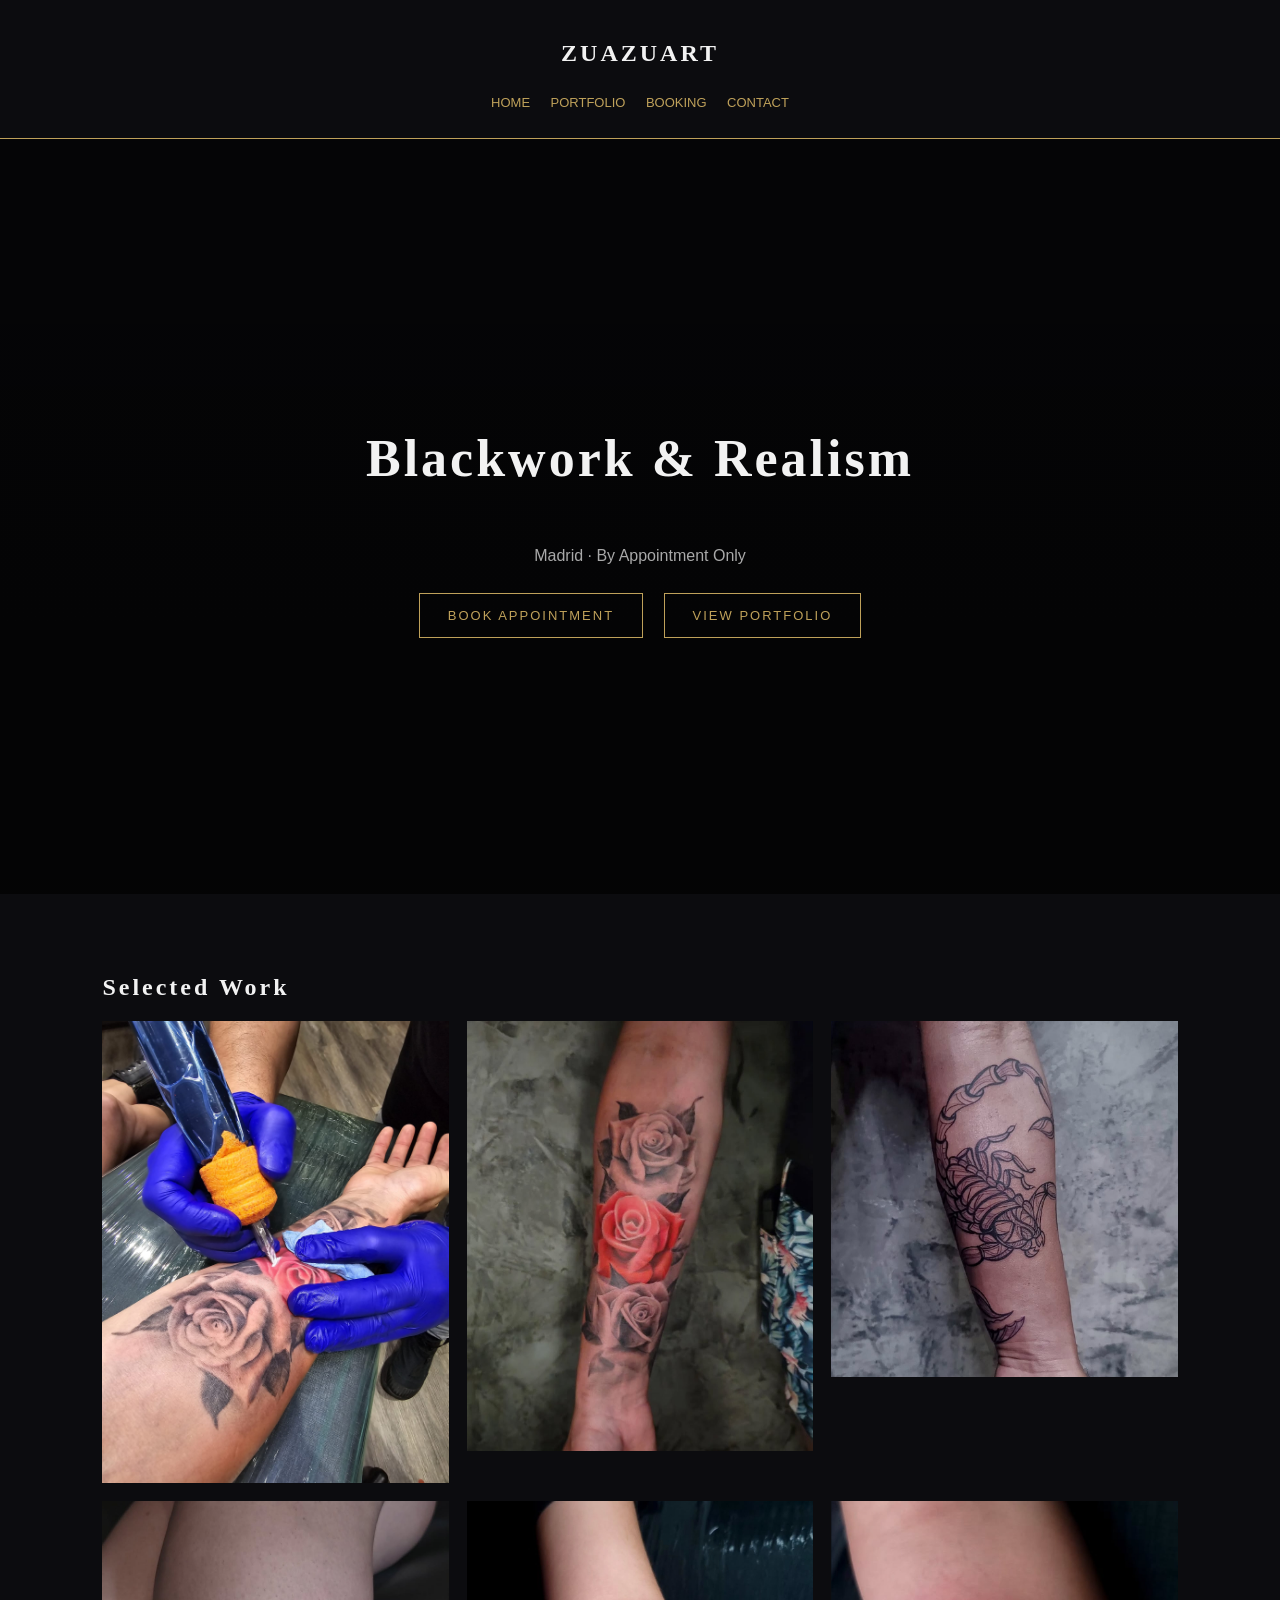
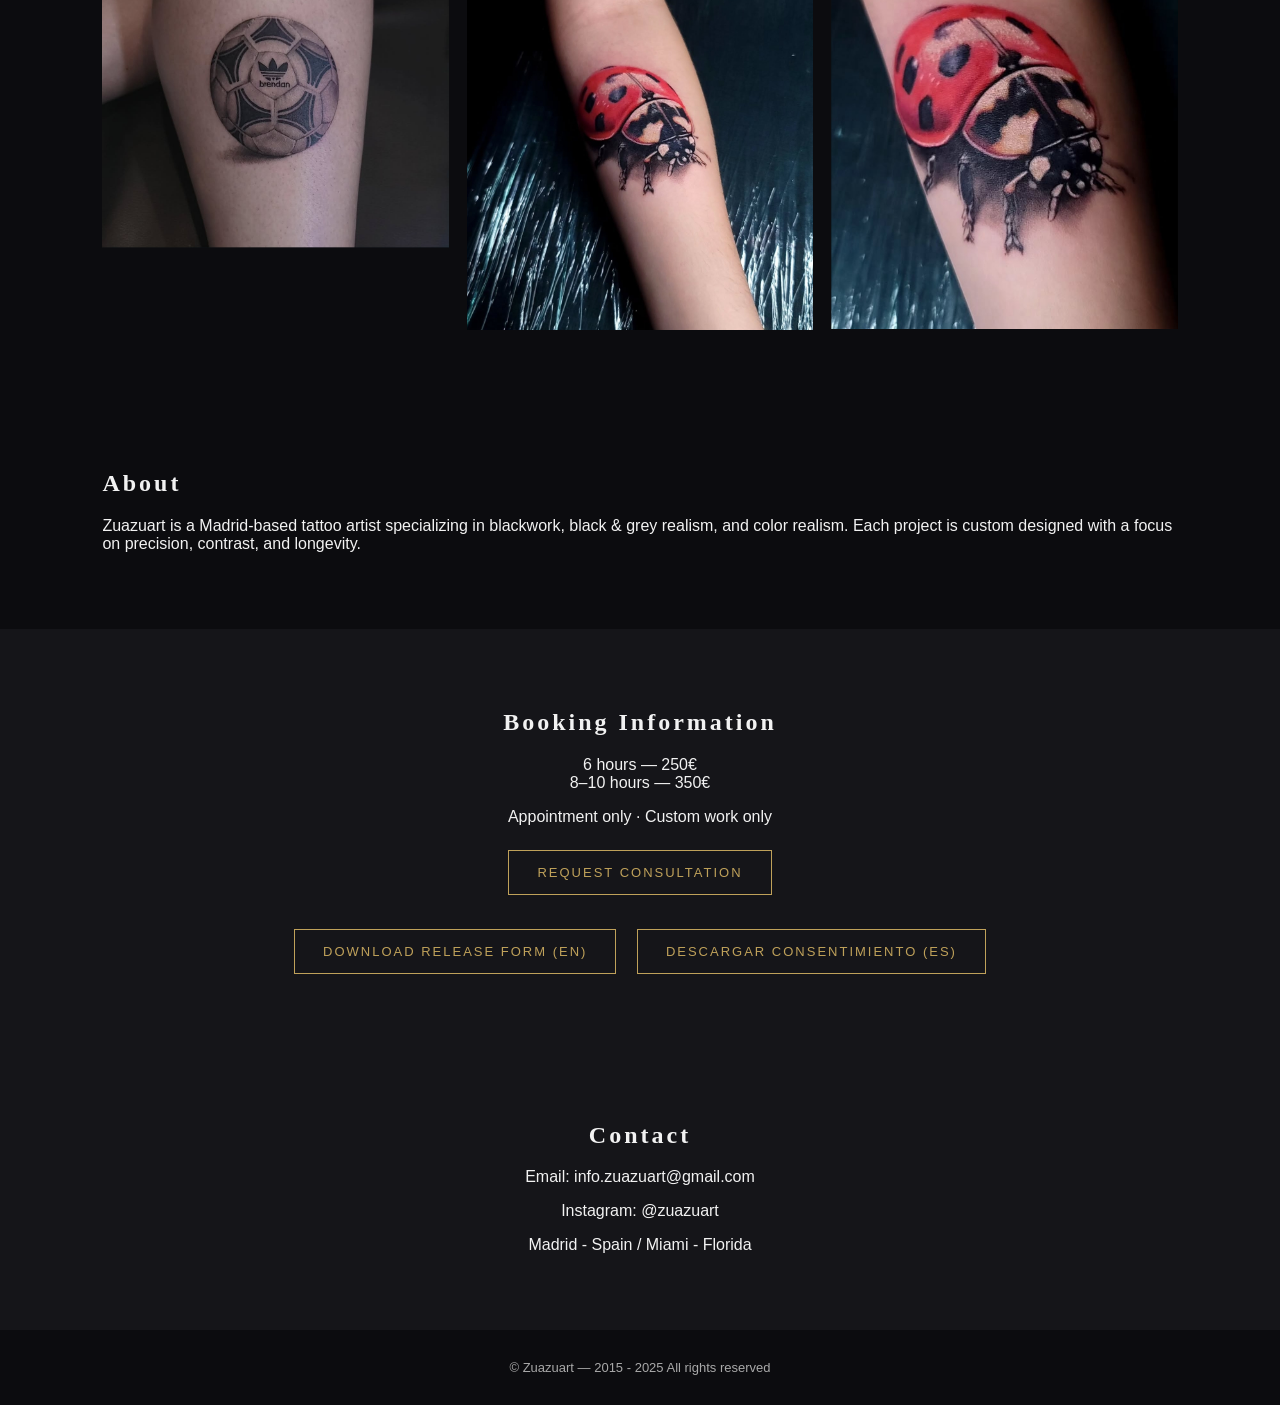
==== index.html @ 7a27269c "index.html" ====
<!DOCTYPE html>
<html lang="en">
<head>
<meta charset="UTF-8">
<meta name="viewport" content="width=device-width, initial-scale=1.0">

<title>Zuazuart | Tattoo Artist</title>

<link href="logo.png" rel="icon">

<style>

body {
    margin: 0;
    background-color: #0C0C0F;
    color: #F2F2F2;
    font-family: 'Inter', sans-serif;
}

h1, h2, h3 {
    font-family: 'Cormorant Garamond', serif;
    letter-spacing: 3px;
}

a {
    color: #BFA15A;
    text-decoration: none;
}

header {
    text-align: center;
    padding: 20px;
    border-bottom: 1px solid #BFA15A;
}

nav {
    margin-top: 10px;
}

nav a {
    margin: 8px;
    font-size: 13px;
    text-transform: uppercase;
    display: inline-block;
}

.hero {
    min-height: 75vh;
    padding: 40px 20px;
    background: linear-gradient(rgba(0,0,0,0.6), rgba(0,0,0,0.7)), url('REPLACE IMAGE') center/cover no-repeat;
    display: flex;
    flex-direction: column;
    justify-content: center;
    align-items: center;
    text-align: center;
}

.hero h1 {
    font-size: 52px;
}

.hero p {
    color: #A9A9A9;
    margin-bottom: 20px;
}

.btn {
    border: 1px solid #BFA15A;
    padding: 14px 28px;
    margin: 8px;
    display: inline-block;
    text-transform: uppercase;
    letter-spacing: 2px;
    font-size: 13px;
}

.section {
    padding: 60px 8%;
}

.grid {
    display: grid;
    grid-template-columns: repeat(3, 1fr);
    gap: 18px;
}

.grid img {
    width: 100%;
    height: auto;
}

.booking, .contact {
    background-color: #151519;
    text-align: center;
}

.footer {
    text-align: center;
    padding: 30px;
    font-size: 13px;
    color: #A9A9A9;
}

/* TABLETS */
@media(max-width: 1024px) {
    .grid {
        grid-template-columns: repeat(2, 1fr);
    }

    .hero h1 {
        font-size: 44px;
    }
}

/* MOBILE */
@media(max-width: 768px) {
    .grid {
        grid-template-columns: 1fr;
    }

    .hero {
        min-height: 65vh;
    }

    .hero h1 {
        font-size: 34px;
    }

    .btn {
        width: 90%;
        text-align: center;
    }

    nav {
        display: flex;
        flex-wrap: wrap;
        justify-content: center;
    }
}

</style>
</head>

<body>

<header>
    <h2>ZUAZUART</h2>
    <nav>
        <a href="index.html">Home</a>
        <a href="portfolio.html">portfolio</a>
        <a href="booking.html">Booking</a>
        <a href="contact.html">Contact</a>
    </nav>
</header>

<section class="hero">
    <h1>Blackwork & Realism</h1>
    <p>Madrid · By Appointment Only</p>

    <div>
        <a class="btn" href="booking.html">Book Appointment</a>
        <a class="btn" href="portfolio.html">View Portfolio</a>
    </div>
</section>

<section class="section">
    <h2>Selected Work</h2>

    <div class="grid">
        <img src="rosescolorbandgprocess.jpg">
        <img src="rosescolorbandg.jpg">
        <img src="scorpiontattoo.jpg">
        <img src="soccerballbandg.jpg">
        <img src="ladybugcolortattoowide.jpg">
        <img src="Ladybugcolortattoo.jpg">
    </div>
</section>

<section class="section">
    <h2>About</h2>
    <p>
    Zuazuart is a Madrid-based tattoo artist specializing in blackwork, black & grey realism, and color realism. 
    Each project is custom designed with a focus on precision, contrast, and longevity.
    </p>
</section>

<section class="section booking">
    <h2>Booking Information</h2>

    <p>6 hours — 250€<br>8–10 hours — 350€</p>

    <p>Appointment only · Custom work only</p>

    <a class="btn" href="#">Request Consultation</a>

    <br><br>

    <a class="btn" href="#">Download Release Form (EN)</a>
    <a class="btn" href="#">Descargar Consentimiento (ES)</a>
</section>

<section class="section contact">
    <h2>Contact</h2>

    <p>Email: info.zuazuart@gmail.com</p>
    <p>Instagram: @zuazuart</p>
    <p>Madrid - Spain   /   Miami - Florida</p>

</section>

<div class="footer">
    © Zuazuart — 2015 - 2025 All rights reserved
</div>

</body>
</html>
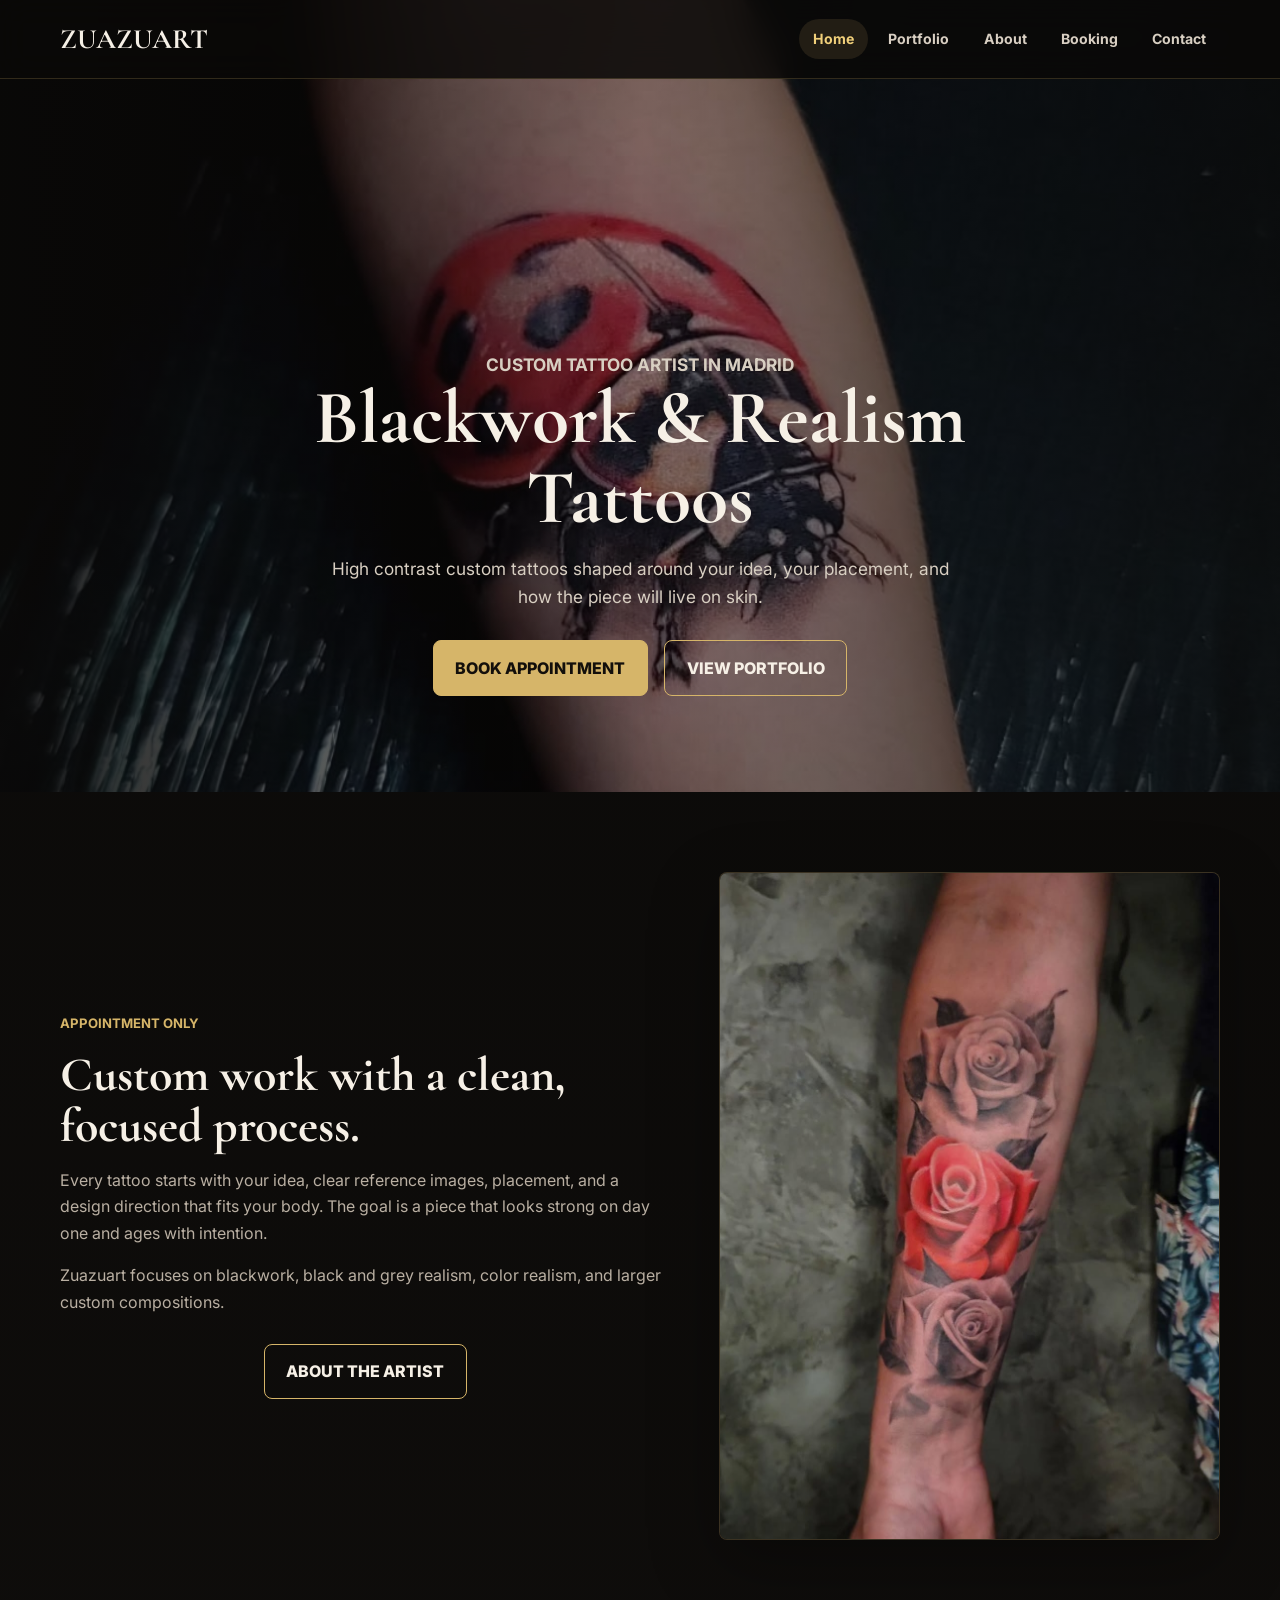
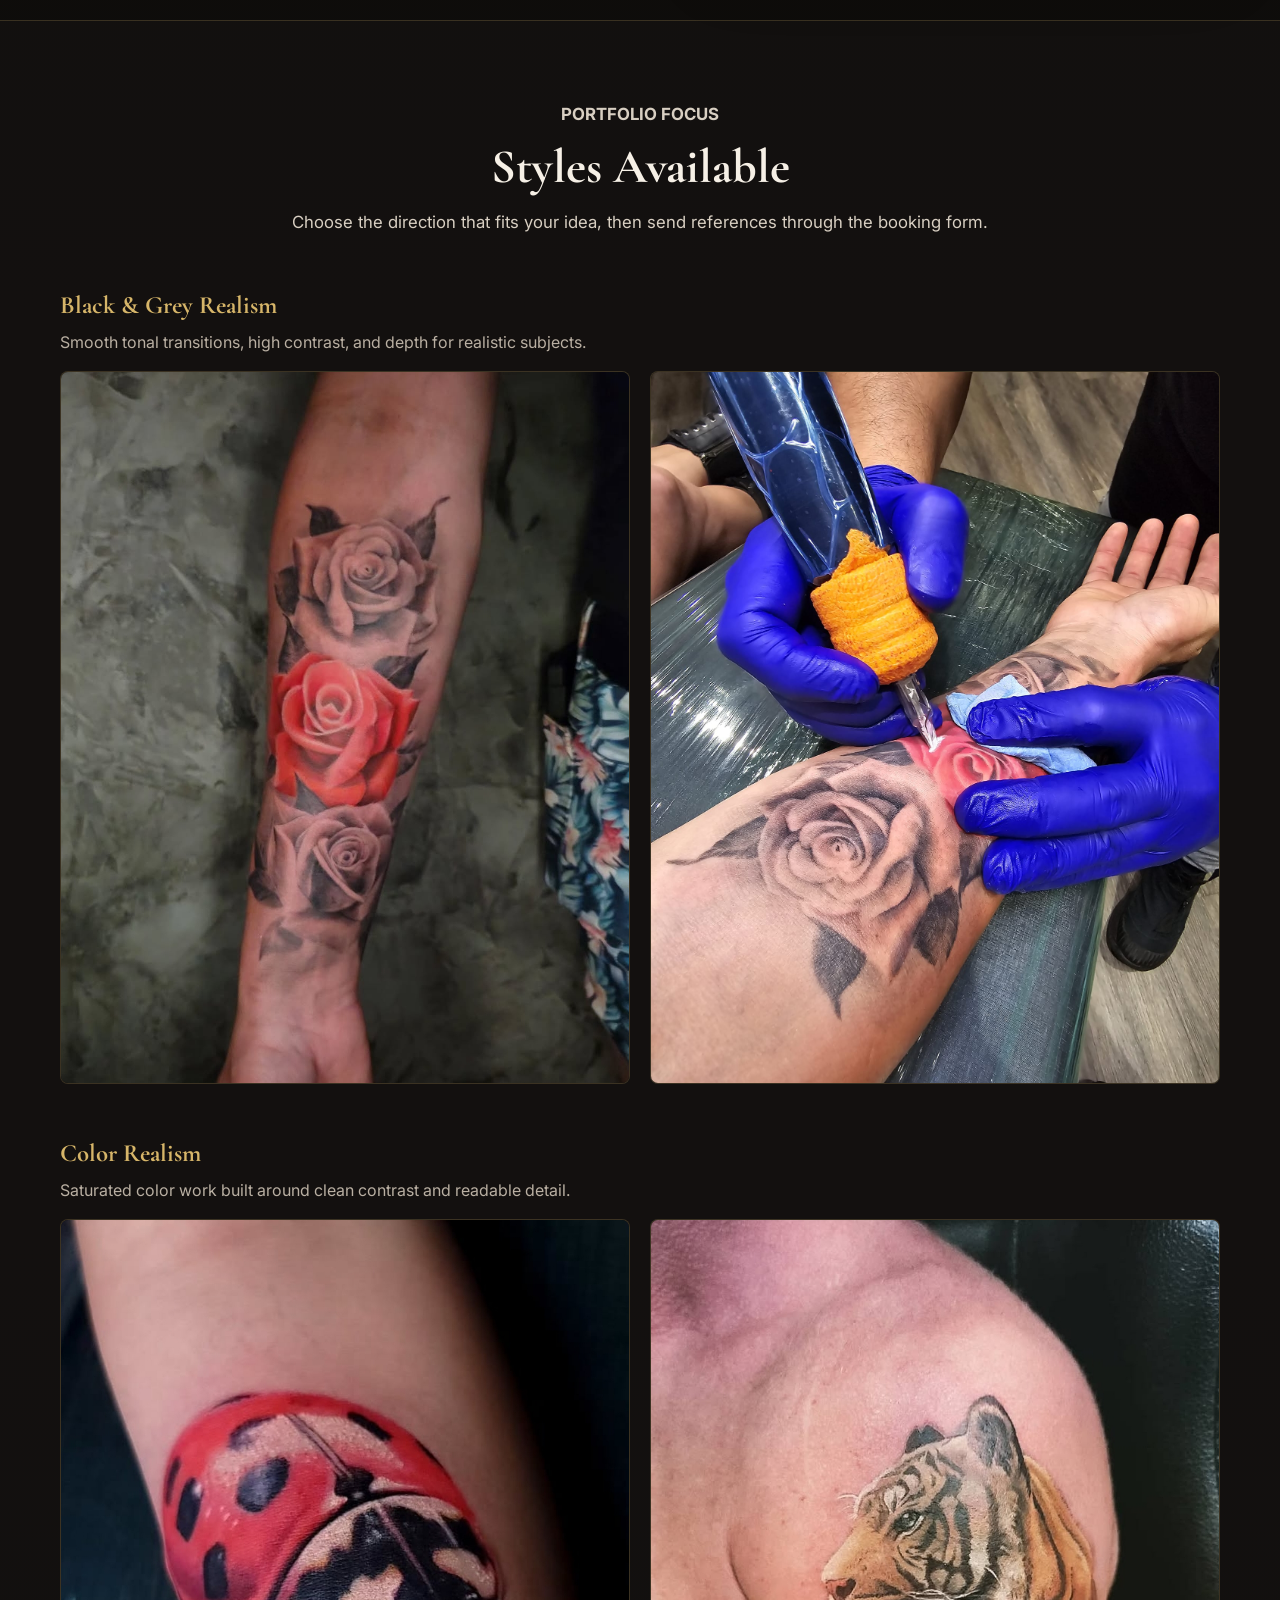
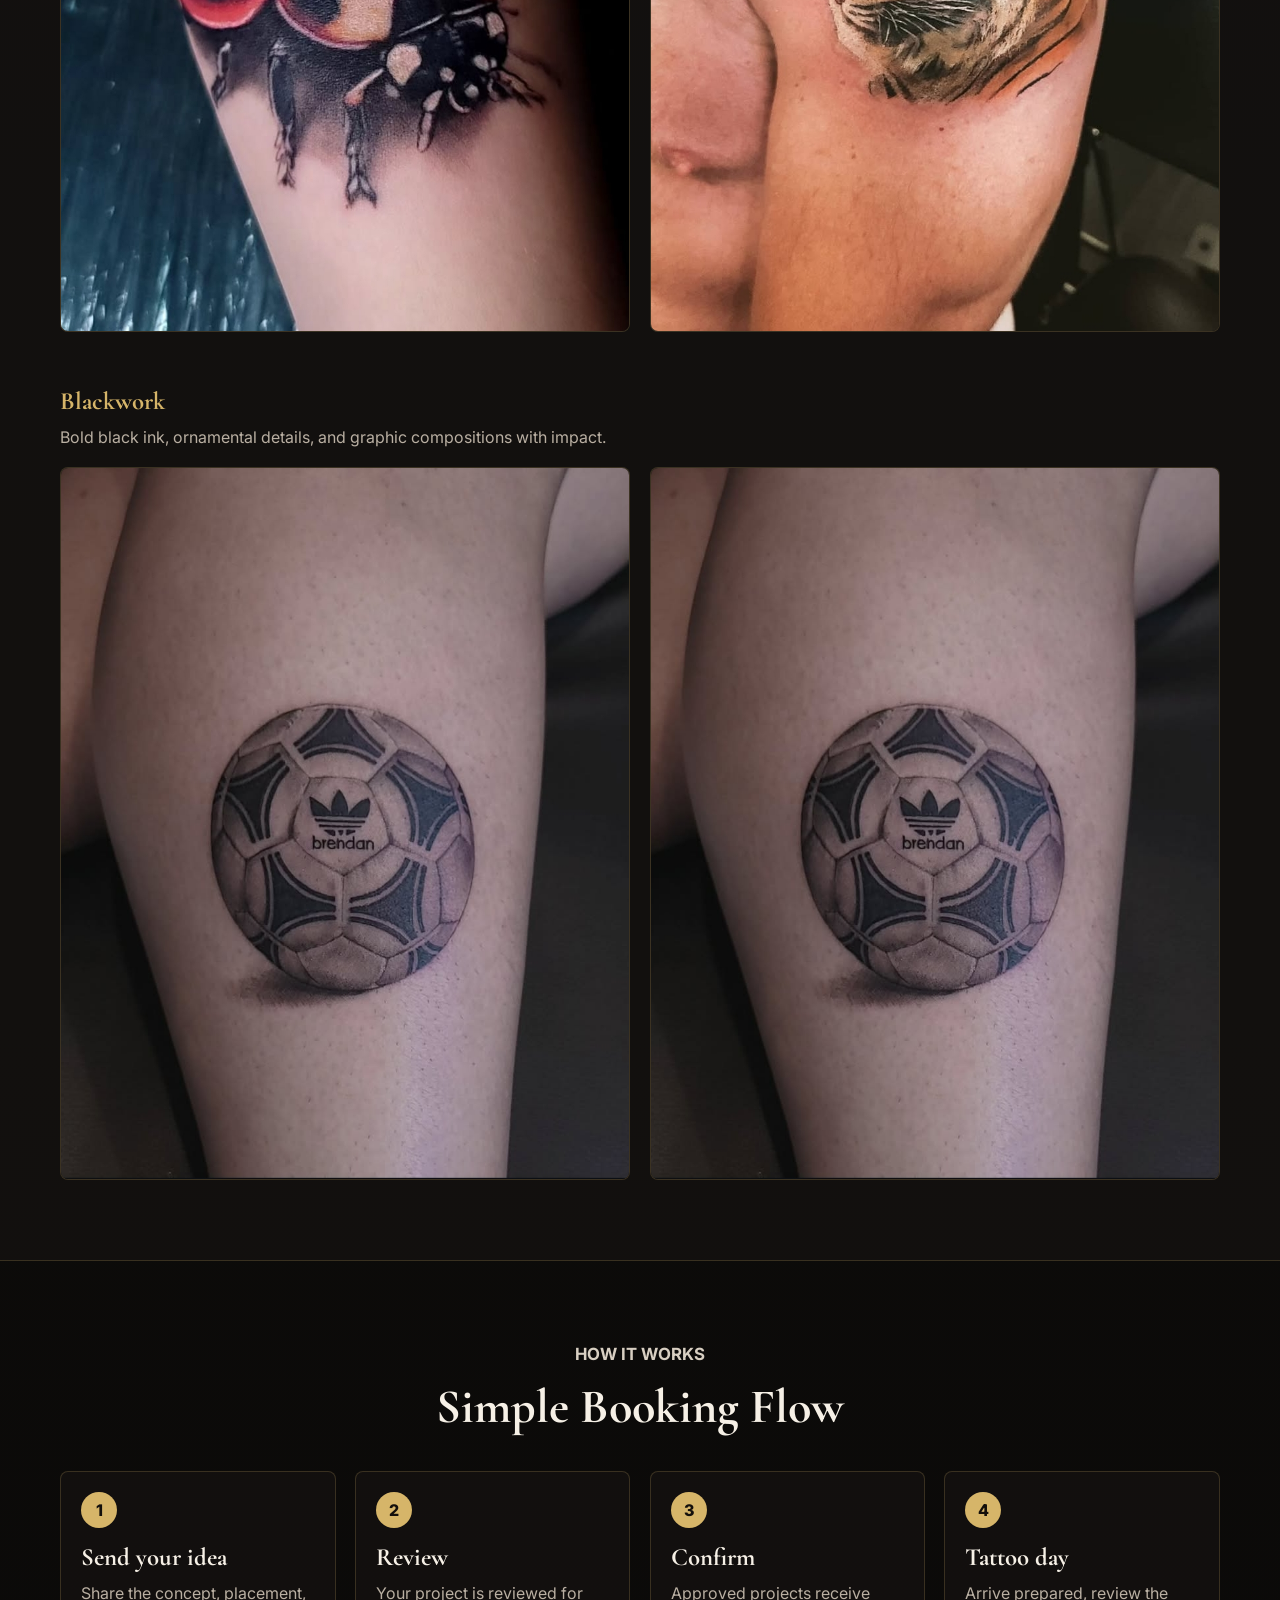
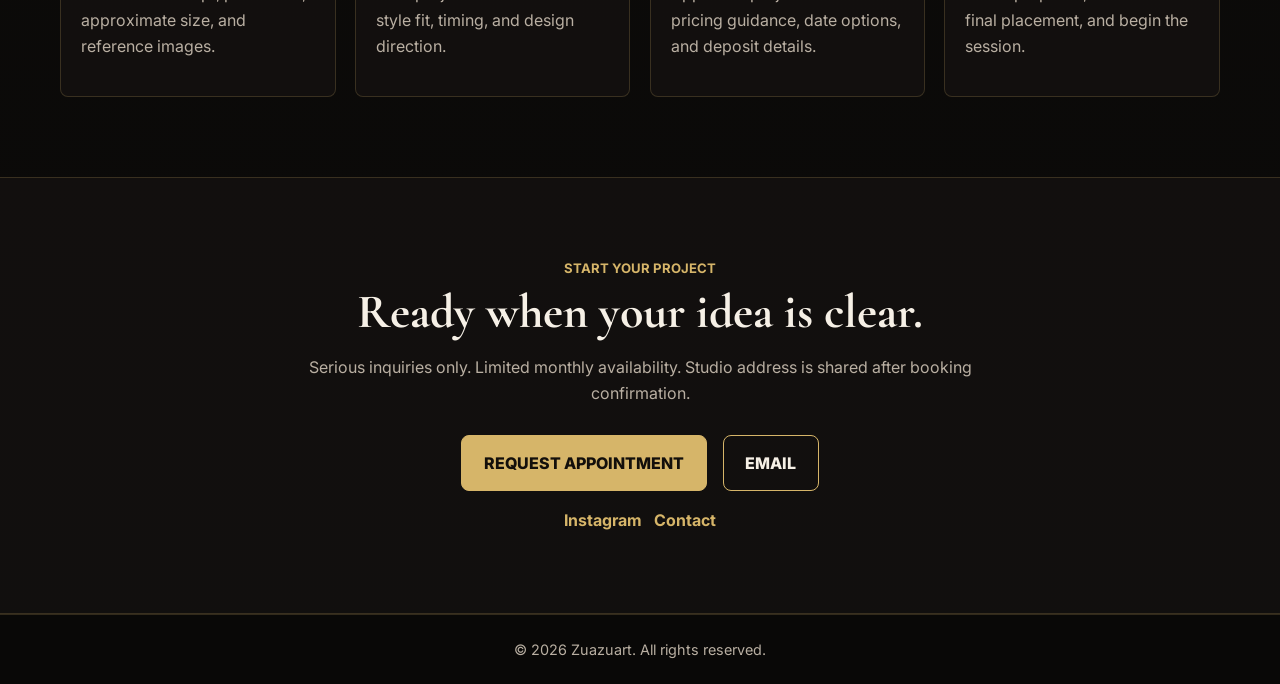
==== commit 3d498cf7: "Add files via upload" ====
--- a/index.html
+++ b/index.html
@@ -1,216 +1,156 @@
-<!DOCTYPE html>
+﻿<!DOCTYPE html>
 <html lang="en">
+
 <head>
-<meta charset="UTF-8">
-<meta name="viewport" content="width=device-width, initial-scale=1.0">
-
-<title>Zuazuart | Tattoo Artist</title>
-
-<link href="logo.png" rel="icon">
-
-<style>
-
-body {
-    margin: 0;
-    background-color: #0C0C0F;
-    color: #F2F2F2;
-    font-family: 'Inter', sans-serif;
-}
-
-h1, h2, h3 {
-    font-family: 'Cormorant Garamond', serif;
-    letter-spacing: 3px;
-}
-
-a {
-    color: #BFA15A;
-    text-decoration: none;
-}
-
-header {
-    text-align: center;
-    padding: 20px;
-    border-bottom: 1px solid #BFA15A;
-}
-
-nav {
-    margin-top: 10px;
-}
-
-nav a {
-    margin: 8px;
-    font-size: 13px;
-    text-transform: uppercase;
-    display: inline-block;
-}
-
-.hero {
-    min-height: 75vh;
-    padding: 40px 20px;
-    background: linear-gradient(rgba(0,0,0,0.6), rgba(0,0,0,0.7)), url('REPLACE IMAGE') center/cover no-repeat;
-    display: flex;
-    flex-direction: column;
-    justify-content: center;
-    align-items: center;
-    text-align: center;
-}
-
-.hero h1 {
-    font-size: 52px;
-}
-
-.hero p {
-    color: #A9A9A9;
-    margin-bottom: 20px;
-}
-
-.btn {
-    border: 1px solid #BFA15A;
-    padding: 14px 28px;
-    margin: 8px;
-    display: inline-block;
-    text-transform: uppercase;
-    letter-spacing: 2px;
-    font-size: 13px;
-}
-
-.section {
-    padding: 60px 8%;
-}
-
-.grid {
-    display: grid;
-    grid-template-columns: repeat(3, 1fr);
-    gap: 18px;
-}
-
-.grid img {
-    width: 100%;
-    height: auto;
-}
-
-.booking, .contact {
-    background-color: #151519;
-    text-align: center;
-}
-
-.footer {
-    text-align: center;
-    padding: 30px;
-    font-size: 13px;
-    color: #A9A9A9;
-}
-
-/* TABLETS */
-@media(max-width: 1024px) {
-    .grid {
-        grid-template-columns: repeat(2, 1fr);
-    }
-
-    .hero h1 {
-        font-size: 44px;
-    }
-}
-
-/* MOBILE */
-@media(max-width: 768px) {
-    .grid {
-        grid-template-columns: 1fr;
-    }
-
-    .hero {
-        min-height: 65vh;
-    }
-
-    .hero h1 {
-        font-size: 34px;
-    }
-
-    .btn {
-        width: 90%;
-        text-align: center;
-    }
-
-    nav {
-        display: flex;
-        flex-wrap: wrap;
-        justify-content: center;
-    }
-}
-
-</style>
+    <meta charset="UTF-8">
+    <meta name="viewport" content="width=device-width, initial-scale=1.0">
+    <title>Zuazuart | Blackwork & Realism Tattoo Artist</title>
+    <meta name="description" content="Zuazuart is a Madrid tattoo artist specializing in blackwork, black and grey realism, and color realism. Custom work by appointment only.">
+    <link rel="icon" type="image/x-icon" href="logopng.ico">
+    <link rel="stylesheet" href="style.css">
 </head>
 
 <body>
+    <header class="site-header">
+        <div class="container nav-container">
+            <a href="index.html" class="logo">ZUAZUART</a>
+            <button class="hamburger" id="hamburger" type="button" aria-label="Open menu" aria-expanded="false">
+                <span></span>
+                <span></span>
+                <span></span>
+            </button>
+            <nav id="nav-menu" aria-label="Main navigation">
+                <a href="index.html" aria-current="page">Home</a>
+                <a href="portfolio.html">Portfolio</a>
+                <a href="about.html">About</a>
+                <a href="booking.html">Booking</a>
+                <a href="contact.html">Contact</a>
+            </nav>
+        </div>
+    </header>
 
-<header>
-    <h2>ZUAZUART</h2>
-    <nav>
-        <a href="index.html">Home</a>
-        <a href="portfolio.html">portfolio</a>
-        <a href="booking.html">Booking</a>
-        <a href="contact.html">Contact</a>
-    </nav>
-</header>
+    <main>
+        <section class="hero hero--home">
+            <div class="container hero-content">
+                <p class="eyebrow">Custom tattoo artist in Madrid</p>
+                <h1>Blackwork &amp; Realism Tattoos</h1>
+                <p>High contrast custom tattoos shaped around your idea, your placement, and how the piece will live on skin.</p>
+                <div class="hero-actions">
+                    <a href="booking.html" class="btn">Book Appointment</a>
+                    <a href="portfolio.html" class="btn btn--ghost">View Portfolio</a>
+                </div>
+            </div>
+        </section>
 
-<section class="hero">
-    <h1>Blackwork & Realism</h1>
-    <p>Madrid · By Appointment Only</p>
+        <section>
+            <div class="container intro-grid">
+                <div class="intro-copy">
+                    <p class="eyebrow">Appointment only</p>
+                    <h2>Custom work with a clean, focused process.</h2>
+                    <p>Every tattoo starts with your idea, clear reference images, placement, and a design direction that fits your body. The goal is a piece that looks strong on day one and ages with intention.</p>
+                    <p>Zuazuart focuses on blackwork, black and grey realism, color realism, and larger custom compositions.</p>
+                    <div class="actions">
+                        <a href="about.html" class="btn btn--ghost">About the Artist</a>
+                    </div>
+                </div>
+                <div class="feature-image">
+                    <img src="rosescolorbandg.jpg" alt="Black and grey roses tattoo by Zuazuart">
+                </div>
+            </div>
+        </section>
 
-    <div>
-        <a class="btn" href="booking.html">Book Appointment</a>
-        <a class="btn" href="portfolio.html">View Portfolio</a>
-    </div>
-</section>
+        <section class="section--muted">
+            <div class="container">
+                <div class="section-header">
+                    <p class="eyebrow">Portfolio focus</p>
+                    <h2>Styles Available</h2>
+                    <p>Choose the direction that fits your idea, then send references through the booking form.</p>
+                </div>
 
-<section class="section">
-    <h2>Selected Work</h2>
+                <div class="work-category">
+                    <h3>Black &amp; Grey Realism</h3>
+                    <p>Smooth tonal transitions, high contrast, and depth for realistic subjects.</p>
+                    <div class="image-pair">
+                        <img src="rosescolorbandg.jpg" alt="Black and grey rose tattoo">
+                        <img src="rosescolorbandgprocess.jpg" alt="Black and grey ship tattoo">
+                    </div>
+                </div>
 
-    <div class="grid">
-        <img src="rosescolorbandgprocess.jpg">
-        <img src="rosescolorbandg.jpg">
-        <img src="scorpiontattoo.jpg">
-        <img src="soccerballbandg.jpg">
-        <img src="ladybugcolortattoowide.jpg">
-        <img src="Ladybugcolortattoo.jpg">
-    </div>
-</section>
+                <div class="work-category">
+                    <h3>Color Realism</h3>
+                    <p>Saturated color work built around clean contrast and readable detail.</p>
+                    <div class="image-pair">
+                        <img src="Ladybugcolortattoo.jpg" alt="Color realism ladybug tattoo">
+                        <img src="tigercolortattoo.jpg" alt="Color realism tiger tattoo">
+                    </div>
+                </div>
 
-<section class="section">
-    <h2>About</h2>
-    <p>
-    Zuazuart is a Madrid-based tattoo artist specializing in blackwork, black & grey realism, and color realism. 
-    Each project is custom designed with a focus on precision, contrast, and longevity.
-    </p>
-</section>
+                <div class="work-category">
+                    <h3>Blackwork</h3>
+                    <p>Bold black ink, ornamental details, and graphic compositions with impact.</p>
+                    <div class="image-pair">
+                        <img src="soccerballbandg.jpg" alt="Blackwork soccer ball tattoo">
+                        <img src="soccerballbandg.jpg" alt="Fine line blackwork shading tattoo">
+                    </div>
+                </div>
+            </div>
+        </section>
 
-<section class="section booking">
-    <h2>Booking Information</h2>
+        <section>
+            <div class="container">
+                <div class="section-header">
+                    <p class="eyebrow">How it works</p>
+                    <h2>Simple Booking Flow</h2>
+                </div>
+                <div class="process-grid">
+                    <article class="process-step">
+                        <span>1</span>
+                        <h3>Send your idea</h3>
+                        <p>Share the concept, placement, approximate size, and reference images.</p>
+                    </article>
+                    <article class="process-step">
+                        <span>2</span>
+                        <h3>Review</h3>
+                        <p>Your project is reviewed for style fit, timing, and design direction.</p>
+                    </article>
+                    <article class="process-step">
+                        <span>3</span>
+                        <h3>Confirm</h3>
+                        <p>Approved projects receive pricing guidance, date options, and deposit details.</p>
+                    </article>
+                    <article class="process-step">
+                        <span>4</span>
+                        <h3>Tattoo day</h3>
+                        <p>Arrive prepared, review the final placement, and begin the session.</p>
+                    </article>
+                </div>
+            </div>
+        </section>
 
-    <p>6 hours — 250€<br>8–10 hours — 350€</p>
+        <section class="section--muted contact-info-section">
+            <div class="container narrow">
+                <p class="eyebrow">Start your project</p>
+                <h2>Ready when your idea is clear.</h2>
+                <p>Serious inquiries only. Limited monthly availability. Studio address is shared after booking confirmation.</p>
+                <div class="actions">
+                    <a href="booking.html" class="btn">Request Appointment</a>
+                    <a href="mailto:info.zuazuart@gmail.com" class="btn btn--ghost">Email</a>
+                </div>
+                <div class="social-links">
+                    <a href="https://www.instagram.com/zuazuart/" target="_blank" rel="noopener">Instagram</a>
+                    <a href="contact.html">Contact</a>
+                </div>
+            </div>
+        </section>
+    </main>
 
-    <p>Appointment only · Custom work only</p>
+    <footer class="site-footer">
+        <div class="container footer-container">
+            <p>&copy; <span data-year></span> Zuazuart. All rights reserved.</p>
+        </div>
+    </footer>
 
-    <a class="btn" href="#">Request Consultation</a>
+    <script src="script.js"></script>
+</body>
 
-    <br><br>
-
-    <a class="btn" href="#">Download Release Form (EN)</a>
-    <a class="btn" href="#">Descargar Consentimiento (ES)</a>
-</section>
-
-<section class="section contact">
-    <h2>Contact</h2>
-
-    <p>Email: info.zuazuart@gmail.com</p>
-    <p>Instagram: @zuazuart</p>
-    <p>Madrid - Spain   /   Miami - Florida</p>
-
-</section>
-
-<div class="footer">
-    © Zuazuart — 2015 - 2025 All rights reserved
-</div>
-
-</body>
 </html>
--- a/style.css
+++ b/style.css
@@ -0,0 +1,976 @@
+﻿@import url("https://fonts.googleapis.com/css2?family=Cormorant+Garamond:wght@500;600;700&family=Inter:wght@400;500;600;700&display=swap");
+
+:root {
+    --bg: #0a0908;
+    --surface: #141210;
+    --surface-soft: #1c1915;
+    --surface-warm: #241d18;
+    --text: #f6f0e6;
+    --muted: #b9afa2;
+    --muted-strong: #d8cfc2;
+    --line: rgba(214, 181, 105, 0.2);
+    --line-strong: rgba(214, 181, 105, 0.42);
+    --accent: #d6b569;
+    --accent-strong: #f0cf7a;
+    --ember: #b95d4b;
+    --shadow: 0 22px 70px rgba(0, 0, 0, 0.32);
+    --font-heading: "Cormorant Garamond", Georgia, serif;
+    --font-body: "Inter", Arial, sans-serif;
+}
+
+* {
+    box-sizing: border-box;
+}
+
+html {
+    scroll-behavior: smooth;
+}
+
+body {
+    min-height: 100vh;
+    margin: 0;
+    background:
+        radial-gradient(circle at 50% 0%, rgba(185, 93, 75, 0.12), transparent 34rem),
+        linear-gradient(180deg, #0a0908 0%, #100e0c 42%, #0a0908 100%);
+    color: var(--text);
+    font-family: var(--font-body);
+    line-height: 1.65;
+    display: flex;
+    flex-direction: column;
+    overflow-x: hidden;
+}
+
+body.no-scroll {
+    overflow: hidden;
+}
+
+img,
+video {
+    display: block;
+    max-width: 100%;
+}
+
+a {
+    color: inherit;
+    text-decoration: none;
+}
+
+a:hover,
+a:focus-visible {
+    color: var(--accent-strong);
+}
+
+button,
+input,
+select,
+textarea {
+    font: inherit;
+}
+
+button {
+    cursor: pointer;
+}
+
+h1,
+h2,
+h3,
+h4,
+p {
+    margin-top: 0;
+}
+
+h1,
+h2,
+h3,
+h4 {
+    font-family: var(--font-heading);
+    line-height: 1.05;
+    color: var(--text);
+    font-weight: 700;
+}
+
+h1 {
+    font-size: 4.75rem;
+    margin-bottom: 1rem;
+}
+
+h2 {
+    font-size: 3rem;
+    margin-bottom: 1rem;
+}
+
+h3 {
+    font-size: 1.55rem;
+    margin-bottom: 0.65rem;
+}
+
+p {
+    color: var(--muted);
+    font-size: 1rem;
+}
+
+strong {
+    color: var(--muted-strong);
+}
+
+main {
+    flex: 1;
+}
+
+section {
+    padding: 5rem 1.5rem;
+}
+
+.container {
+    width: min(100%, 1160px);
+    margin: 0 auto;
+}
+
+.narrow {
+    width: min(100%, 760px);
+}
+
+.section-header {
+    max-width: 760px;
+    margin: 0 auto 2.4rem;
+    text-align: center;
+}
+
+.section-header p,
+.section-lead {
+    color: var(--muted-strong);
+    font-size: 1.05rem;
+}
+
+.section-lead {
+    max-width: 760px;
+    margin: 0 auto 2rem;
+    text-align: center;
+}
+
+.section--muted {
+    background: rgba(20, 18, 16, 0.76);
+    border-top: 1px solid var(--line);
+    border-bottom: 1px solid var(--line);
+}
+
+.section--compact {
+    padding-top: 3.5rem;
+    padding-bottom: 3.5rem;
+}
+
+.eyebrow {
+    color: var(--accent);
+    font-size: 0.82rem;
+    font-weight: 700;
+    margin-bottom: 0.85rem;
+    text-transform: uppercase;
+}
+
+.btn {
+    display: inline-flex;
+    min-height: 46px;
+    align-items: center;
+    justify-content: center;
+    gap: 0.5rem;
+    padding: 0.85rem 1.35rem;
+    border: 1px solid var(--accent);
+    border-radius: 8px;
+    background: var(--accent);
+    color: #130f0b;
+    font-weight: 800;
+    text-transform: uppercase;
+    transition: transform 0.2s ease, background 0.2s ease, border-color 0.2s ease, color 0.2s ease;
+}
+
+.btn:hover,
+.btn:focus-visible {
+    background: var(--accent-strong);
+    border-color: var(--accent-strong);
+    color: #130f0b;
+    transform: translateY(-2px);
+}
+
+.btn:disabled,
+.btn.is-loading {
+    cursor: progress;
+    opacity: 0.72;
+    transform: none;
+}
+
+.btn--ghost {
+    background: transparent;
+    color: var(--text);
+}
+
+.btn--ghost:hover,
+.btn--ghost:focus-visible {
+    background: rgba(214, 181, 105, 0.1);
+    color: var(--accent-strong);
+}
+
+.actions,
+.hero-actions {
+    display: flex;
+    flex-wrap: wrap;
+    gap: 1rem;
+    align-items: center;
+    justify-content: center;
+    margin-top: 1.8rem;
+}
+
+.site-header {
+    position: fixed;
+    inset: 0 0 auto;
+    z-index: 1000;
+    background: rgba(10, 9, 8, 0.86);
+    border-bottom: 1px solid var(--line);
+    backdrop-filter: blur(16px);
+}
+
+.nav-container {
+    min-height: 78px;
+    display: flex;
+    align-items: center;
+    justify-content: space-between;
+    gap: 1.5rem;
+}
+
+.logo {
+    font-family: var(--font-heading);
+    font-size: 1.75rem;
+    font-weight: 700;
+    color: var(--text);
+}
+
+nav {
+    display: flex;
+    align-items: center;
+    gap: 0.45rem;
+}
+
+nav a {
+    border-radius: 999px;
+    color: var(--muted-strong);
+    font-size: 0.88rem;
+    font-weight: 700;
+    padding: 0.55rem 0.85rem;
+    transition: background 0.2s ease, color 0.2s ease;
+}
+
+nav a:hover,
+nav a:focus-visible,
+nav a[aria-current="page"] {
+    background: rgba(214, 181, 105, 0.12);
+    color: var(--accent-strong);
+}
+
+.hamburger {
+    display: none;
+    width: 46px;
+    height: 42px;
+    align-items: center;
+    justify-content: center;
+    flex-direction: column;
+    gap: 5px;
+    border: 1px solid var(--line-strong);
+    border-radius: 8px;
+    background: rgba(20, 18, 16, 0.88);
+}
+
+.hamburger span {
+    width: 20px;
+    height: 2px;
+    background: var(--text);
+    border-radius: 999px;
+    transition: transform 0.2s ease, opacity 0.2s ease;
+}
+
+.hamburger.active span:nth-child(1) {
+    transform: translateY(7px) rotate(45deg);
+}
+
+.hamburger.active span:nth-child(2) {
+    opacity: 0;
+}
+
+.hamburger.active span:nth-child(3) {
+    transform: translateY(-7px) rotate(-45deg);
+}
+
+.hero {
+    --hero-image: url("ladybugcolortattoowide.jpg");
+    min-height: 56vh;
+    padding-top: 8.5rem;
+    padding-bottom: 4.5rem;
+    display: flex;
+    align-items: center;
+    text-align: center;
+    background:
+        linear-gradient(90deg, rgba(10, 9, 8, 0.9), rgba(10, 9, 8, 0.45), rgba(10, 9, 8, 0.86)),
+        var(--hero-image);
+    background-size: cover;
+    background-position: center;
+}
+
+.hero--home {
+    min-height: 88vh;
+    align-items: end;
+    padding-bottom: 6rem;
+}
+
+.hero--portfolio {
+    --hero-image: url("rosescolorbandgprocess.jpg");
+}
+
+.hero--about {
+    --hero-image: url("rosescolorbandgprocess.jpg");
+}
+
+.hero--booking {
+    --hero-image: url("rosescolorbandgprocess.jpg");
+}
+
+.hero--contact {
+    --hero-image: url("scorpiontattoo.jpg");
+}
+
+.hero--success {
+    --hero-image: url("ladybugcolortattoowide.jpg");
+}
+
+.hero-content {
+    max-width: 840px;
+    margin: 0 auto;
+}
+
+.hero p {
+    max-width: 650px;
+    margin: 0 auto;
+    color: var(--muted-strong);
+    font-size: 1.08rem;
+}
+
+.intro-grid {
+    display: grid;
+    grid-template-columns: minmax(0, 1fr) minmax(280px, 0.82fr);
+    gap: 3rem;
+    align-items: center;
+}
+
+.intro-copy h2,
+.contact-form-container h2,
+.booking-copy h2 {
+    text-align: left;
+}
+
+.intro-copy p {
+    margin-bottom: 1rem;
+}
+
+.feature-list {
+    display: grid;
+    gap: 1rem;
+}
+
+.feature-item,
+.info-block,
+.policy-item,
+.faq-item,
+.contact-card,
+.specialty-item,
+.timeline-item,
+.process-step {
+    border: 1px solid var(--line);
+    border-radius: 8px;
+    background: rgba(20, 18, 16, 0.82);
+}
+
+.feature-item {
+    padding: 1.1rem;
+}
+
+.feature-item h3 {
+    color: var(--accent);
+}
+
+.image-pair,
+.gallery-grid,
+.card-grid,
+.specialties-grid,
+.faq-grid,
+.contact-cards-grid,
+.process-grid,
+.policy-grid {
+    display: grid;
+    gap: 1.2rem;
+}
+
+.image-pair {
+    grid-template-columns: repeat(2, minmax(0, 1fr));
+}
+
+.gallery-grid {
+    grid-template-columns: repeat(3, minmax(0, 1fr));
+}
+
+.card-grid,
+.specialties-grid,
+.contact-cards-grid,
+.process-grid {
+    grid-template-columns: repeat(4, minmax(0, 1fr));
+}
+
+.faq-grid,
+.policy-grid {
+    grid-template-columns: repeat(2, minmax(0, 1fr));
+}
+
+.image-pair img,
+.gallery-grid img,
+.feature-image img,
+.artist-photo {
+    width: 100%;
+    aspect-ratio: 4 / 5;
+    border: 1px solid var(--line);
+    border-radius: 8px;
+    object-fit: cover;
+    background: var(--surface);
+    cursor: pointer;
+    transition: transform 0.25s ease, border-color 0.25s ease, filter 0.25s ease;
+}
+
+.gallery-grid img {
+    aspect-ratio: 1 / 1.08;
+}
+
+.image-pair img:hover,
+.gallery-grid img:hover,
+.feature-image img:hover,
+.artist-photo:hover {
+    border-color: var(--line-strong);
+    filter: brightness(1.08);
+    transform: translateY(-3px);
+}
+
+.feature-image img {
+    aspect-ratio: 3 / 4;
+    box-shadow: var(--shadow);
+}
+
+.work-category {
+    margin-top: 3.5rem;
+}
+
+.work-category:first-child {
+    margin-top: 0;
+}
+
+.work-category h3 {
+    color: var(--accent);
+}
+
+.tag-list {
+    display: flex;
+    flex-wrap: wrap;
+    gap: 0.65rem;
+    justify-content: center;
+    margin: 1.5rem 0 0;
+}
+
+.tag-list span {
+    border: 1px solid var(--line);
+    border-radius: 999px;
+    color: var(--muted-strong);
+    padding: 0.45rem 0.75rem;
+    background: rgba(36, 29, 24, 0.72);
+    font-size: 0.88rem;
+}
+
+.process-step,
+.contact-card,
+.specialty-item,
+.timeline-item,
+.faq-item,
+.policy-item {
+    padding: 1.25rem;
+}
+
+.process-step span {
+    display: inline-flex;
+    width: 36px;
+    height: 36px;
+    align-items: center;
+    justify-content: center;
+    margin-bottom: 1rem;
+    border-radius: 50%;
+    background: var(--accent);
+    color: #130f0b;
+    font-weight: 800;
+}
+
+.contact-card,
+.specialty-item,
+.timeline-item {
+    text-align: center;
+}
+
+.contact-card small,
+.video-duration,
+.form-note {
+    color: var(--muted);
+    font-size: 0.83rem;
+}
+
+.timeline-year {
+    display: block;
+    margin-bottom: 0.5rem;
+    color: var(--accent);
+    font-size: 1.5rem;
+    font-weight: 800;
+}
+
+.bio-grid,
+.studio-grid,
+.contact-grid,
+.booking-grid {
+    display: grid;
+    grid-template-columns: minmax(0, 0.9fr) minmax(0, 1.1fr);
+    gap: 3rem;
+    align-items: start;
+}
+
+.bio-text p,
+.studio-info p {
+    margin-bottom: 1rem;
+}
+
+.artist-title,
+.studio-subtitle {
+    color: var(--accent);
+    font-weight: 700;
+}
+
+.studio-grid,
+.studio-info-sidebar,
+.booking-info-sidebar {
+    padding: 1.5rem;
+    border: 1px solid var(--line);
+    border-radius: 8px;
+    background: rgba(20, 18, 16, 0.76);
+}
+
+.studio-images {
+    display: grid;
+    grid-template-columns: repeat(2, minmax(0, 1fr));
+    gap: 1rem;
+}
+
+.studio-images img {
+    width: 100%;
+    aspect-ratio: 4 / 5;
+    border-radius: 8px;
+    object-fit: cover;
+    border: 1px solid var(--line);
+}
+
+.studio-info-sidebar,
+.booking-info-sidebar {
+    position: sticky;
+    top: 6.5rem;
+}
+
+.info-block {
+    padding: 1rem;
+    margin-bottom: 1rem;
+}
+
+.info-block:last-child {
+    margin-bottom: 0;
+}
+
+.info-block h4 {
+    margin-bottom: 0.35rem;
+    color: var(--accent);
+}
+
+.reels-section {
+    overflow: hidden;
+}
+
+.reels-scroll-container {
+    overflow-x: auto;
+    padding-bottom: 1rem;
+    scroll-snap-type: x mandatory;
+    scrollbar-color: var(--accent) var(--surface);
+}
+
+.reels-grid {
+    display: flex;
+    gap: 1.2rem;
+    width: max-content;
+}
+
+.video-card {
+    width: 340px;
+    flex: 0 0 auto;
+    scroll-snap-align: start;
+    overflow: hidden;
+    border: 1px solid var(--line);
+    border-radius: 8px;
+    background: var(--surface);
+}
+
+.video-embed {
+    background: #000;
+}
+
+.reel-video {
+    width: 100%;
+    aspect-ratio: 9 / 16;
+    object-fit: cover;
+}
+
+.video-info {
+    padding: 1rem;
+}
+
+.video-controls {
+    display: flex;
+    align-items: center;
+    justify-content: space-between;
+    gap: 0.75rem;
+    margin-top: 0.8rem;
+}
+
+.video-controls button {
+    border: 1px solid var(--line-strong);
+    border-radius: 999px;
+    background: transparent;
+    color: var(--text);
+    padding: 0.35rem 0.75rem;
+}
+
+.video-controls button:hover,
+.video-controls button:focus-visible {
+    border-color: var(--accent);
+    color: var(--accent-strong);
+}
+
+.scroll-indicator {
+    color: var(--muted);
+    margin-top: 1rem;
+    text-align: center;
+}
+
+form {
+    display: grid;
+    gap: 1rem;
+}
+
+.form-row {
+    display: grid;
+    grid-template-columns: repeat(2, minmax(0, 1fr));
+    gap: 1rem;
+}
+
+.form-group {
+    display: grid;
+    gap: 0.45rem;
+}
+
+label,
+.upload-label {
+    color: var(--muted-strong);
+    font-size: 0.9rem;
+    font-weight: 700;
+}
+
+input,
+select,
+textarea {
+    width: 100%;
+    border: 1px solid var(--line);
+    border-radius: 8px;
+    background: rgba(10, 9, 8, 0.76);
+    color: var(--text);
+    font-size: 16px;
+    padding: 0.95rem 1rem;
+    outline: none;
+    transition: border-color 0.2s ease, background 0.2s ease;
+}
+
+input:focus,
+select:focus,
+textarea:focus {
+    border-color: var(--accent);
+    background: rgba(20, 18, 16, 0.96);
+}
+
+textarea {
+    min-height: 150px;
+    resize: vertical;
+}
+
+.booking-form {
+    width: min(100%, 760px);
+    margin: 0 auto;
+}
+
+.booking-copy {
+    text-align: left;
+}
+
+.form-note {
+    text-align: center;
+    margin: 0.5rem 0 0;
+}
+
+.field-note {
+    color: var(--muted);
+    font-size: 0.86rem;
+    margin: 0;
+}
+
+.field-note a,
+.section-lead a {
+    color: var(--accent);
+    font-weight: 700;
+}
+
+.btn-submit {
+    width: fit-content;
+    border: 1px solid var(--accent);
+}
+
+.contact-info-section {
+    text-align: center;
+}
+
+.contact-info-section p {
+    margin-bottom: 0.5rem;
+}
+
+.social-links {
+    display: flex;
+    justify-content: center;
+    flex-wrap: wrap;
+    gap: 0.75rem;
+    margin-top: 1rem;
+}
+
+.social-links a {
+    color: var(--accent);
+    font-weight: 700;
+}
+
+.site-footer {
+    border-top: 1px solid var(--line);
+    background: rgba(10, 9, 8, 0.96);
+    padding: 1.4rem 1.5rem;
+    text-align: center;
+}
+
+.site-footer p {
+    margin: 0;
+    color: var(--muted);
+    font-size: 0.9rem;
+}
+
+.lightbox {
+    position: fixed;
+    inset: 0;
+    z-index: 2000;
+    display: flex;
+    align-items: center;
+    justify-content: center;
+    padding: 1.5rem;
+    background: rgba(0, 0, 0, 0.94);
+}
+
+.lightbox img {
+    max-width: min(100%, 1100px);
+    max-height: 88vh;
+    border: 1px solid var(--line-strong);
+    border-radius: 8px;
+    object-fit: contain;
+}
+
+.lightbox-close {
+    position: fixed;
+    top: 1rem;
+    right: 1rem;
+    border: 1px solid var(--line-strong);
+    border-radius: 999px;
+    background: var(--surface);
+    color: var(--text);
+    padding: 0.6rem 1rem;
+}
+
+@media (max-width: 1100px) {
+    h1 {
+        font-size: 4rem;
+    }
+
+    h2 {
+        font-size: 2.55rem;
+    }
+
+    .card-grid,
+    .specialties-grid,
+    .contact-cards-grid,
+    .process-grid {
+        grid-template-columns: repeat(2, minmax(0, 1fr));
+    }
+
+    .gallery-grid {
+        grid-template-columns: repeat(2, minmax(0, 1fr));
+    }
+}
+
+@media (max-width: 880px) {
+    section {
+        padding: 4rem 1.1rem;
+    }
+
+    .nav-container {
+        min-height: 68px;
+    }
+
+    .hamburger {
+        display: inline-flex;
+    }
+
+    nav {
+        position: absolute;
+        top: 100%;
+        right: 1rem;
+        left: 1rem;
+        display: none;
+        flex-direction: column;
+        align-items: stretch;
+        gap: 0.25rem;
+        padding: 0.75rem;
+        border: 1px solid var(--line);
+        border-radius: 8px;
+        background: rgba(10, 9, 8, 0.98);
+        box-shadow: var(--shadow);
+    }
+
+    nav.active {
+        display: flex;
+    }
+
+    nav a {
+        padding: 0.9rem 1rem;
+        border-radius: 8px;
+    }
+
+    .hero,
+    .hero--home {
+        min-height: 76vh;
+        padding-top: 7rem;
+        padding-bottom: 3.5rem;
+        background-position: center;
+    }
+
+    h1 {
+        font-size: 3.1rem;
+    }
+
+    h2 {
+        font-size: 2.2rem;
+    }
+
+    .intro-grid,
+    .bio-grid,
+    .studio-grid,
+    .contact-grid,
+    .booking-grid {
+        grid-template-columns: 1fr;
+        gap: 2rem;
+    }
+
+    .studio-info-sidebar,
+    .booking-info-sidebar {
+        position: static;
+    }
+}
+
+@media (max-width: 640px) {
+    body {
+        background: var(--bg);
+    }
+
+    section {
+        padding: 3.2rem 1rem;
+    }
+
+    h1 {
+        font-size: 2.45rem;
+    }
+
+    h2 {
+        font-size: 1.9rem;
+    }
+
+    h3 {
+        font-size: 1.35rem;
+    }
+
+    .logo {
+        font-size: 1.42rem;
+    }
+
+    .hero,
+    .hero--home {
+        min-height: 72vh;
+        text-align: left;
+    }
+
+    .hero-content,
+    .hero p {
+        margin-left: 0;
+        margin-right: 0;
+    }
+
+    .hero-actions,
+    .actions {
+        justify-content: flex-start;
+    }
+
+    .btn {
+        width: 100%;
+    }
+
+    .image-pair,
+    .gallery-grid,
+    .card-grid,
+    .specialties-grid,
+    .faq-grid,
+    .contact-cards-grid,
+    .process-grid,
+    .policy-grid,
+    .form-row,
+    .studio-images {
+        grid-template-columns: 1fr;
+    }
+
+    .gallery-grid img,
+    .image-pair img,
+    .feature-image img,
+    .artist-photo,
+    .studio-images img {
+        aspect-ratio: 4 / 5;
+    }
+
+    .video-card {
+        width: 82vw;
+    }
+
+    .contact-card,
+    .specialty-item,
+    .timeline-item {
+        text-align: left;
+    }
+}
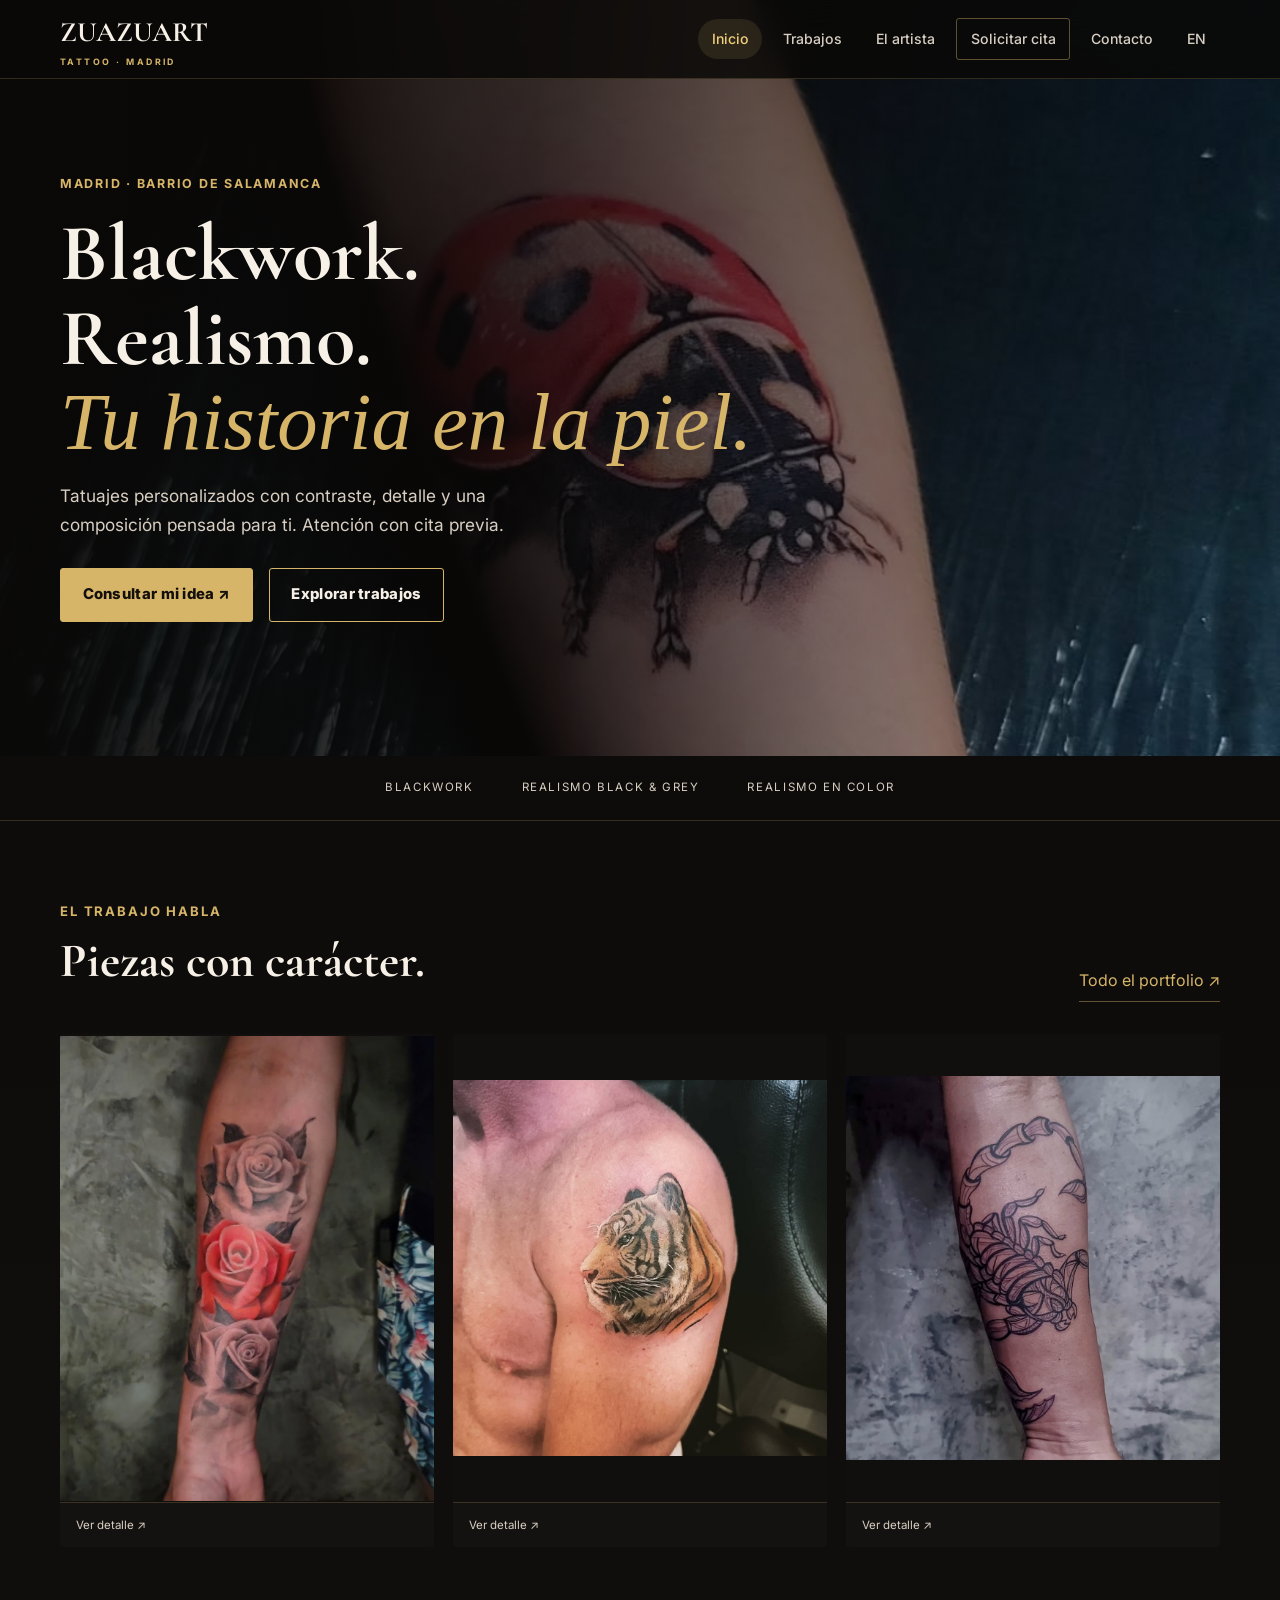
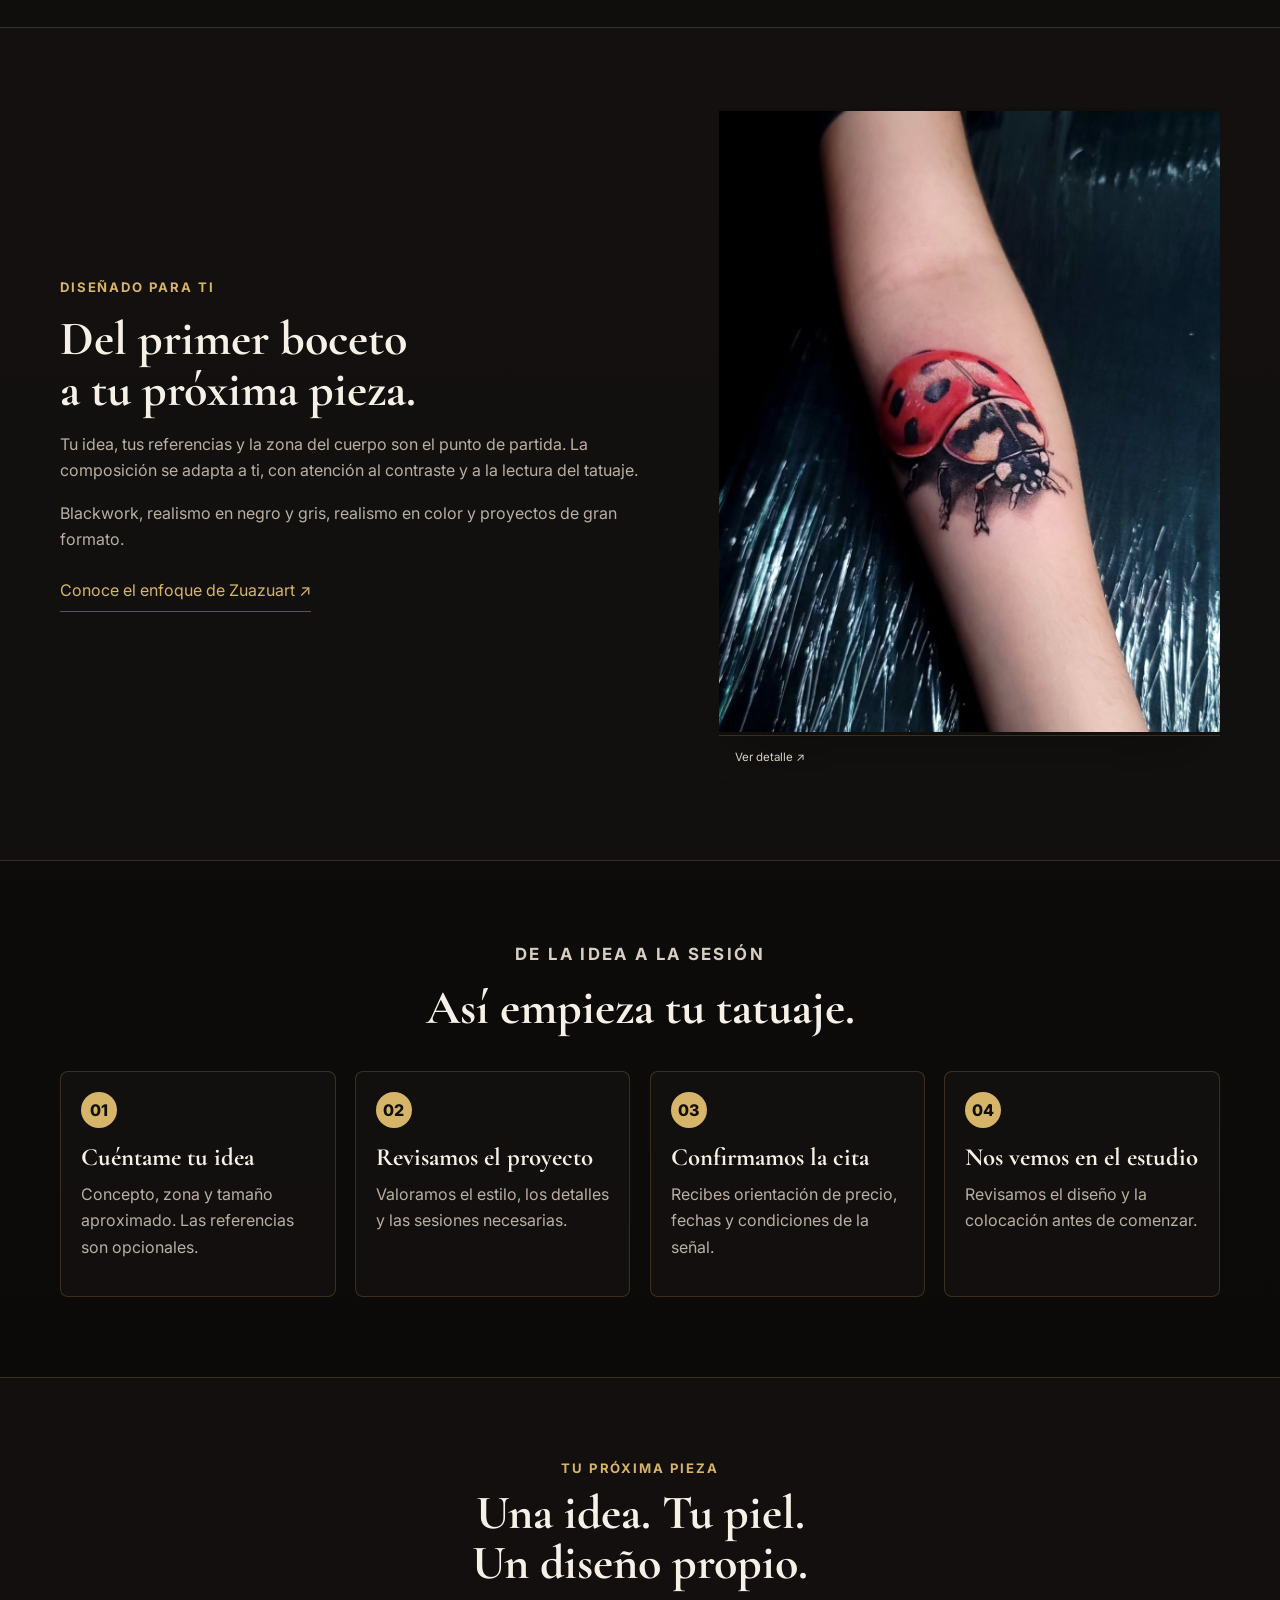
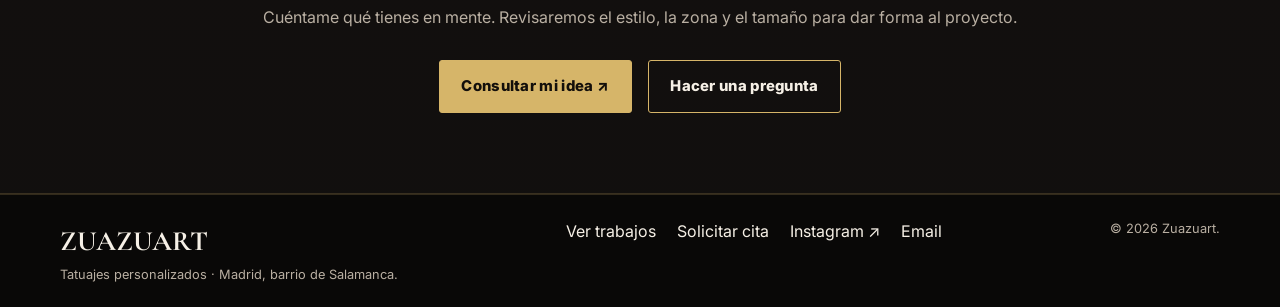
==== commit 9af2d459: "Mejorar experiencia y conversión de Zuazuart Actualiza la portada, portfolio, páginas de información" ====
--- a/index.html
+++ b/index.html
@@ -1,156 +1,8 @@
-﻿<!DOCTYPE html>
-<html lang="en">
-
-<head>
-    <meta charset="UTF-8">
-    <meta name="viewport" content="width=device-width, initial-scale=1.0">
-    <title>Zuazuart | Blackwork & Realism Tattoo Artist</title>
-    <meta name="description" content="Zuazuart is a Madrid tattoo artist specializing in blackwork, black and grey realism, and color realism. Custom work by appointment only.">
-    <link rel="icon" type="image/x-icon" href="logopng.ico">
-    <link rel="stylesheet" href="style.css">
-</head>
-
-<body>
-    <header class="site-header">
-        <div class="container nav-container">
-            <a href="index.html" class="logo">ZUAZUART</a>
-            <button class="hamburger" id="hamburger" type="button" aria-label="Open menu" aria-expanded="false">
-                <span></span>
-                <span></span>
-                <span></span>
-            </button>
-            <nav id="nav-menu" aria-label="Main navigation">
-                <a href="index.html" aria-current="page">Home</a>
-                <a href="portfolio.html">Portfolio</a>
-                <a href="about.html">About</a>
-                <a href="booking.html">Booking</a>
-                <a href="contact.html">Contact</a>
-            </nav>
-        </div>
-    </header>
-
-    <main>
-        <section class="hero hero--home">
-            <div class="container hero-content">
-                <p class="eyebrow">Custom tattoo artist in Madrid</p>
-                <h1>Blackwork &amp; Realism Tattoos</h1>
-                <p>High contrast custom tattoos shaped around your idea, your placement, and how the piece will live on skin.</p>
-                <div class="hero-actions">
-                    <a href="booking.html" class="btn">Book Appointment</a>
-                    <a href="portfolio.html" class="btn btn--ghost">View Portfolio</a>
-                </div>
-            </div>
-        </section>
-
-        <section>
-            <div class="container intro-grid">
-                <div class="intro-copy">
-                    <p class="eyebrow">Appointment only</p>
-                    <h2>Custom work with a clean, focused process.</h2>
-                    <p>Every tattoo starts with your idea, clear reference images, placement, and a design direction that fits your body. The goal is a piece that looks strong on day one and ages with intention.</p>
-                    <p>Zuazuart focuses on blackwork, black and grey realism, color realism, and larger custom compositions.</p>
-                    <div class="actions">
-                        <a href="about.html" class="btn btn--ghost">About the Artist</a>
-                    </div>
-                </div>
-                <div class="feature-image">
-                    <img src="rosescolorbandg.jpg" alt="Black and grey roses tattoo by Zuazuart">
-                </div>
-            </div>
-        </section>
-
-        <section class="section--muted">
-            <div class="container">
-                <div class="section-header">
-                    <p class="eyebrow">Portfolio focus</p>
-                    <h2>Styles Available</h2>
-                    <p>Choose the direction that fits your idea, then send references through the booking form.</p>
-                </div>
-
-                <div class="work-category">
-                    <h3>Black &amp; Grey Realism</h3>
-                    <p>Smooth tonal transitions, high contrast, and depth for realistic subjects.</p>
-                    <div class="image-pair">
-                        <img src="rosescolorbandg.jpg" alt="Black and grey rose tattoo">
-                        <img src="rosescolorbandgprocess.jpg" alt="Black and grey ship tattoo">
-                    </div>
-                </div>
-
-                <div class="work-category">
-                    <h3>Color Realism</h3>
-                    <p>Saturated color work built around clean contrast and readable detail.</p>
-                    <div class="image-pair">
-                        <img src="Ladybugcolortattoo.jpg" alt="Color realism ladybug tattoo">
-                        <img src="tigercolortattoo.jpg" alt="Color realism tiger tattoo">
-                    </div>
-                </div>
-
-                <div class="work-category">
-                    <h3>Blackwork</h3>
-                    <p>Bold black ink, ornamental details, and graphic compositions with impact.</p>
-                    <div class="image-pair">
-                        <img src="soccerballbandg.jpg" alt="Blackwork soccer ball tattoo">
-                        <img src="soccerballbandg.jpg" alt="Fine line blackwork shading tattoo">
-                    </div>
-                </div>
-            </div>
-        </section>
-
-        <section>
-            <div class="container">
-                <div class="section-header">
-                    <p class="eyebrow">How it works</p>
-                    <h2>Simple Booking Flow</h2>
-                </div>
-                <div class="process-grid">
-                    <article class="process-step">
-                        <span>1</span>
-                        <h3>Send your idea</h3>
-                        <p>Share the concept, placement, approximate size, and reference images.</p>
-                    </article>
-                    <article class="process-step">
-                        <span>2</span>
-                        <h3>Review</h3>
-                        <p>Your project is reviewed for style fit, timing, and design direction.</p>
-                    </article>
-                    <article class="process-step">
-                        <span>3</span>
-                        <h3>Confirm</h3>
-                        <p>Approved projects receive pricing guidance, date options, and deposit details.</p>
-                    </article>
-                    <article class="process-step">
-                        <span>4</span>
-                        <h3>Tattoo day</h3>
-                        <p>Arrive prepared, review the final placement, and begin the session.</p>
-                    </article>
-                </div>
-            </div>
-        </section>
-
-        <section class="section--muted contact-info-section">
-            <div class="container narrow">
-                <p class="eyebrow">Start your project</p>
-                <h2>Ready when your idea is clear.</h2>
-                <p>Serious inquiries only. Limited monthly availability. Studio address is shared after booking confirmation.</p>
-                <div class="actions">
-                    <a href="booking.html" class="btn">Request Appointment</a>
-                    <a href="mailto:info.zuazuart@gmail.com" class="btn btn--ghost">Email</a>
-                </div>
-                <div class="social-links">
-                    <a href="https://www.instagram.com/zuazuart/" target="_blank" rel="noopener">Instagram</a>
-                    <a href="contact.html">Contact</a>
-                </div>
-            </div>
-        </section>
-    </main>
-
-    <footer class="site-footer">
-        <div class="container footer-container">
-            <p>&copy; <span data-year></span> Zuazuart. All rights reserved.</p>
-        </div>
-    </footer>
-
-    <script src="script.js"></script>
-</body>
-
-</html>
+<!DOCTYPE html>
+<html lang="es"><head><meta charset="UTF-8"><meta name="viewport" content="width=device-width, initial-scale=1">
+<title>Zuazuart | Tatuajes en Madrid · Blackwork y realismo</title><meta name="description" content="Estudio Zuazuart en Madrid, barrio de Salamanca. Explora tatuajes de blackwork y realismo y consulta tu proyecto personalizado."><link rel="canonical" href="https://www.zuazuart.com/">
+<link rel="alternate" hreflang="es" href="https://www.zuazuart.com/"><link rel="alternate" hreflang="en" href="https://www.zuazuart.com/en/index.html">
+<meta property="og:title" content="Zuazuart | Tatuajes en Madrid · Blackwork y realismo"><meta property="og:description" content="Estudio Zuazuart en Madrid, barrio de Salamanca. Explora tatuajes de blackwork y realismo y consulta tu proyecto personalizado."><meta property="og:type" content="website"><meta property="og:url" content="https://www.zuazuart.com/"><meta property="og:image" content="https://www.zuazuart.com/images/hero.jpg">
+<link rel="icon" href="logopng.ico"><link rel="stylesheet" href="style.css"></head><body>
+<a class="skip-link" href="#main">Saltar al contenido</a><header class="site-header"><div class="container nav-container"><a class="logo" href="index.html">ZUAZUART<span class="brand-caption">TATTOO · MADRID</span></a><button class="hamburger" id="hamburger" type="button" aria-label="Abrir menú" aria-controls="nav-menu" aria-expanded="false"><span></span><span></span><span></span></button><nav id="nav-menu" aria-label="Navegación principal"><a href="index.html" aria-current="page">Inicio</a><a href="portfolio.html">Trabajos</a><a href="about.html">El artista</a><a href="booking.html" class="nav-booking">Solicitar cita</a><a href="contact.html">Contacto</a><a href="en/index.html" lang="en" aria-label="View in English">EN</a></nav></div></header>
+<main id="main" tabindex="-1"><section class="hero hero--home"><div class="container hero-content"><p class="eyebrow">Madrid · Barrio de Salamanca</p><h1>Blackwork.<br>Realismo.<br><em>Tu historia en la piel.</em></h1><p>Tatuajes personalizados con contraste, detalle y una composición pensada para ti. Atención con cita previa.</p><div class="hero-actions"><a class="btn" href="booking.html">Consultar mi idea ↗</a><a class="btn btn--ghost" href="portfolio.html">Explorar trabajos</a></div></div></section><div class="style-strip"><span>BLACKWORK</span><span>REALISMO BLACK &amp; GREY</span><span>REALISMO EN COLOR</span></div><section><div class="container"><div class="section-heading-row"><div><p class="eyebrow">El trabajo habla</p><h2>Piezas con carácter.</h2></div><a class="text-link" href="portfolio.html">Todo el portfolio ↗</a></div><div class="gallery-grid"><button class="gallery-item" type="button" aria-label="Ampliar: Tatuaje de rosas por Zuazuart"><img src="images/rosescolorbandg.jpg" alt="Tatuaje de rosas por Zuazuart" loading="lazy" decoding="async"><span>Ver detalle ↗</span></button><button class="gallery-item" type="button" aria-label="Ampliar: Tatuaje de tigre en color por Zuazuart"><img src="images/tigercolortattoo.jpg" alt="Tatuaje de tigre en color por Zuazuart" loading="lazy" decoding="async"><span>Ver detalle ↗</span></button><button class="gallery-item" type="button" aria-label="Ampliar: Tatuaje de escorpión por Zuazuart"><img src="images/scorpiontattoo.jpg" alt="Tatuaje de escorpión por Zuazuart" loading="lazy" decoding="async"><span>Ver detalle ↗</span></button></div></div></section><section class="section--muted"><div class="container intro-grid"><div class="intro-copy"><p class="eyebrow">Diseñado para ti</p><h2>Del primer boceto<br>a tu próxima pieza.</h2><p>Tu idea, tus referencias y la zona del cuerpo son el punto de partida. La composición se adapta a ti, con atención al contraste y a la lectura del tatuaje.</p><p>Blackwork, realismo en negro y gris, realismo en color y proyectos de gran formato.</p><a class="text-link" href="about.html">Conoce el enfoque de Zuazuart ↗</a></div><div class="feature-image"><button class="gallery-item" type="button" aria-label="Ampliar: Tatuaje de mariquita en color por Zuazuart"><img src="images/ladybugcolortattoowide.jpg" alt="Tatuaje de mariquita en color por Zuazuart" loading="lazy" decoding="async"><span>Ver detalle ↗</span></button></div></div></section><section><div class="container"><div class="section-header"><p class="eyebrow">De la idea a la sesión</p><h2>Así empieza tu tatuaje.</h2></div><div class="process-grid"><article class="process-step"><span>01</span><h3>Cuéntame tu idea</h3><p>Concepto, zona y tamaño aproximado. Las referencias son opcionales.</p></article><article class="process-step"><span>02</span><h3>Revisamos el proyecto</h3><p>Valoramos el estilo, los detalles y las sesiones necesarias.</p></article><article class="process-step"><span>03</span><h3>Confirmamos la cita</h3><p>Recibes orientación de precio, fechas y condiciones de la señal.</p></article><article class="process-step"><span>04</span><h3>Nos vemos en el estudio</h3><p>Revisamos el diseño y la colocación antes de comenzar.</p></article></div></div></section><section class="section--muted contact-info-section"><div class="container narrow"><p class="eyebrow">Tu próxima pieza</p><h2>Una idea. Tu piel.<br>Un diseño propio.</h2><p>Cuéntame qué tienes en mente. Revisaremos el estilo, la zona y el tamaño para dar forma al proyecto.</p><div class="actions"><a href="booking.html" class="btn">Consultar mi idea ↗</a><a href="contact.html" class="btn btn--ghost">Hacer una pregunta</a></div></div></section></main><footer class="site-footer"><div class="container footer-container"><div><a href="index.html" class="logo">ZUAZUART</a><p>Tatuajes personalizados · Madrid, barrio de Salamanca.</p></div><div class="footer-links"><a href="portfolio.html">Ver trabajos</a><a href="booking.html">Solicitar cita</a><a href="https://www.instagram.com/zuazuart/" target="_blank" rel="noopener">Instagram ↗</a><a href="mailto:info.zuazuart@gmail.com">Email</a></div><p>© <span data-year>2026</span> Zuazuart.</p></div></footer><script src="script.js" defer></script></body></html>
--- a/style.css
+++ b/style.css
@@ -974,3 +974,19 @@
         text-align: left;
     }
 }
+
+/* Zuazuart: refinement of the existing visual identity */
+.site-header{padding-inline:1.5rem}.brand-caption{display:block;font-family:var(--font-body);font-size:.55rem;letter-spacing:.28em;color:var(--accent)}
+h1{font-size:clamp(2.7rem,6.3vw,5.7rem)}h1 em{font-weight:500;color:var(--accent);font-style:italic}.eyebrow{letter-spacing:.14em}.hero .eyebrow{margin-bottom:1rem;font-size:.78rem;color:var(--accent)}
+.hero--home{min-height:84vh;text-align:left;align-items:center;background:linear-gradient(90deg,rgba(10,9,8,.96) 0%,rgba(10,9,8,.8) 42%,rgba(10,9,8,.15) 100%),url('images/hero.jpg') center/cover}.hero--home .hero-content{max-width:1160px}.hero--home p{margin-left:0;max-width:510px}.hero--home .hero-actions{justify-content:flex-start}.hero-content{width:100%}
+.btn{border-radius:3px;text-transform:none;font-size:.93rem;letter-spacing:.02em}.nav-booking{border:1px solid var(--line-strong);border-radius:3px}nav a{font-weight:500}
+.style-strip{display:flex;justify-content:center;flex-wrap:wrap;gap:1rem 3rem;padding:1.4rem 1rem;border-bottom:1px solid var(--line);color:var(--muted-strong);font-size:.72rem;letter-spacing:.14em}
+.section-heading-row{display:flex;justify-content:space-between;align-items:end;gap:1rem;margin-bottom:2rem}.text-link{color:var(--accent);display:inline-block;padding:.5rem 0;border-bottom:1px solid var(--line-strong)}
+.gallery-item{position:relative;display:block;width:100%;padding:0;border:0;background:var(--surface);color:var(--text);text-align:left;cursor:zoom-in;border-radius:4px;overflow:hidden}.gallery-item img{width:100%;height:auto;aspect-ratio:4/5;object-fit:contain;border:0;border-radius:0;background:#100f0d}.gallery-item span{display:block;padding:.8rem 1rem;font-size:.72rem;color:var(--muted-strong);border-top:1px solid var(--line)}.gallery-item:hover img{filter:none;transform:none}.feature-image .gallery-item img{aspect-ratio:4/5;object-fit:contain}
+.portfolio-filters{display:flex;gap:.6rem;flex-wrap:wrap;margin-bottom:2rem}.portfolio-filters button{padding:.65rem 1rem;background:transparent;color:var(--muted-strong);border:1px solid var(--line);border-radius:3px;min-height:44px}.portfolio-filters button[aria-pressed=true]{background:var(--accent);color:var(--bg);border-color:var(--accent)}.portfolio-group{padding:1.5rem 0 2.5rem}.portfolio-group h2{font-size:2.2rem}.portfolio-group[hidden]{display:none}
+.faq-detail,.reference-details{border-block-end:1px solid var(--line);padding:1rem 0}.faq-detail summary,.reference-details summary{cursor:pointer;color:var(--text);padding:.4rem 0}.faq-detail p,.reference-details p{margin:1rem 0 0}.reference-details .form-group{margin-top:1rem}.contact-options{display:grid;grid-template-columns:repeat(3,minmax(0,1fr));gap:1rem}.contact-card p{overflow-wrap:anywhere}
+.footer-container{display:flex;flex-wrap:wrap;justify-content:space-between;gap:2rem;text-align:left}.footer-links{display:flex;flex-wrap:wrap;gap:1.3rem}.footer-container p{font-size:.8rem}.form-note a{color:var(--accent);text-decoration:underline}.form-status:empty{display:none}.form-status{padding:1rem;border:1px solid var(--line);margin-top:1rem}.form-status.is-error{color:#ffb5a7}textarea{resize:vertical}
+:focus-visible{outline:2px solid var(--accent-strong);outline-offset:5px}.skip-link{position:fixed;top:-100px;left:1rem;background:var(--accent);color:var(--bg);padding:.75rem;z-index:2001}.skip-link:focus{top:1rem}.sr-only{position:absolute;width:1px;height:1px;padding:0;overflow:hidden;clip:rect(0,0,0,0);white-space:nowrap}.image-dialog{width:min(95vw,1100px);max-height:95dvh;border:1px solid var(--line-strong);padding:3rem 1rem 1rem;background:var(--bg);color:var(--text)}.image-dialog::backdrop{background:rgba(0,0,0,.9)}.image-dialog img{max-height:78dvh;max-width:100%;object-fit:contain;margin:auto}.image-dialog button{position:absolute;right:1rem;top:.5rem;background:var(--surface);color:var(--text);border:1px solid var(--line);padding:.5rem 1rem;min-height:44px}
+@media(max-width:900px){.section-heading-row{align-items:start;flex-direction:column}.contact-options{grid-template-columns:1fr}.hero--home{background:linear-gradient(90deg,rgba(10,9,8,.94),rgba(10,9,8,.62)),url('images/hero.jpg') center/cover}}
+@media(max-width:640px){.site-header{padding-inline:1rem}.hero--home{min-height:78svh}.hero-actions .btn{width:auto}.gallery-grid{grid-template-columns:repeat(2,minmax(0,1fr));gap:.7rem}.gallery-item span{padding:.65rem;font-size:.68rem}.gallery-item img{aspect-ratio:3/4}.process-grid{grid-template-columns:1fr}.style-strip{gap:.5rem 1rem;font-size:.6rem}.footer-container{gap:1rem}.footer-links{gap:1rem}nav a{min-height:44px}}
+@media(prefers-reduced-motion:reduce){html{scroll-behavior:auto}*,*::before,*::after{transition:none!important;animation:none!important}}
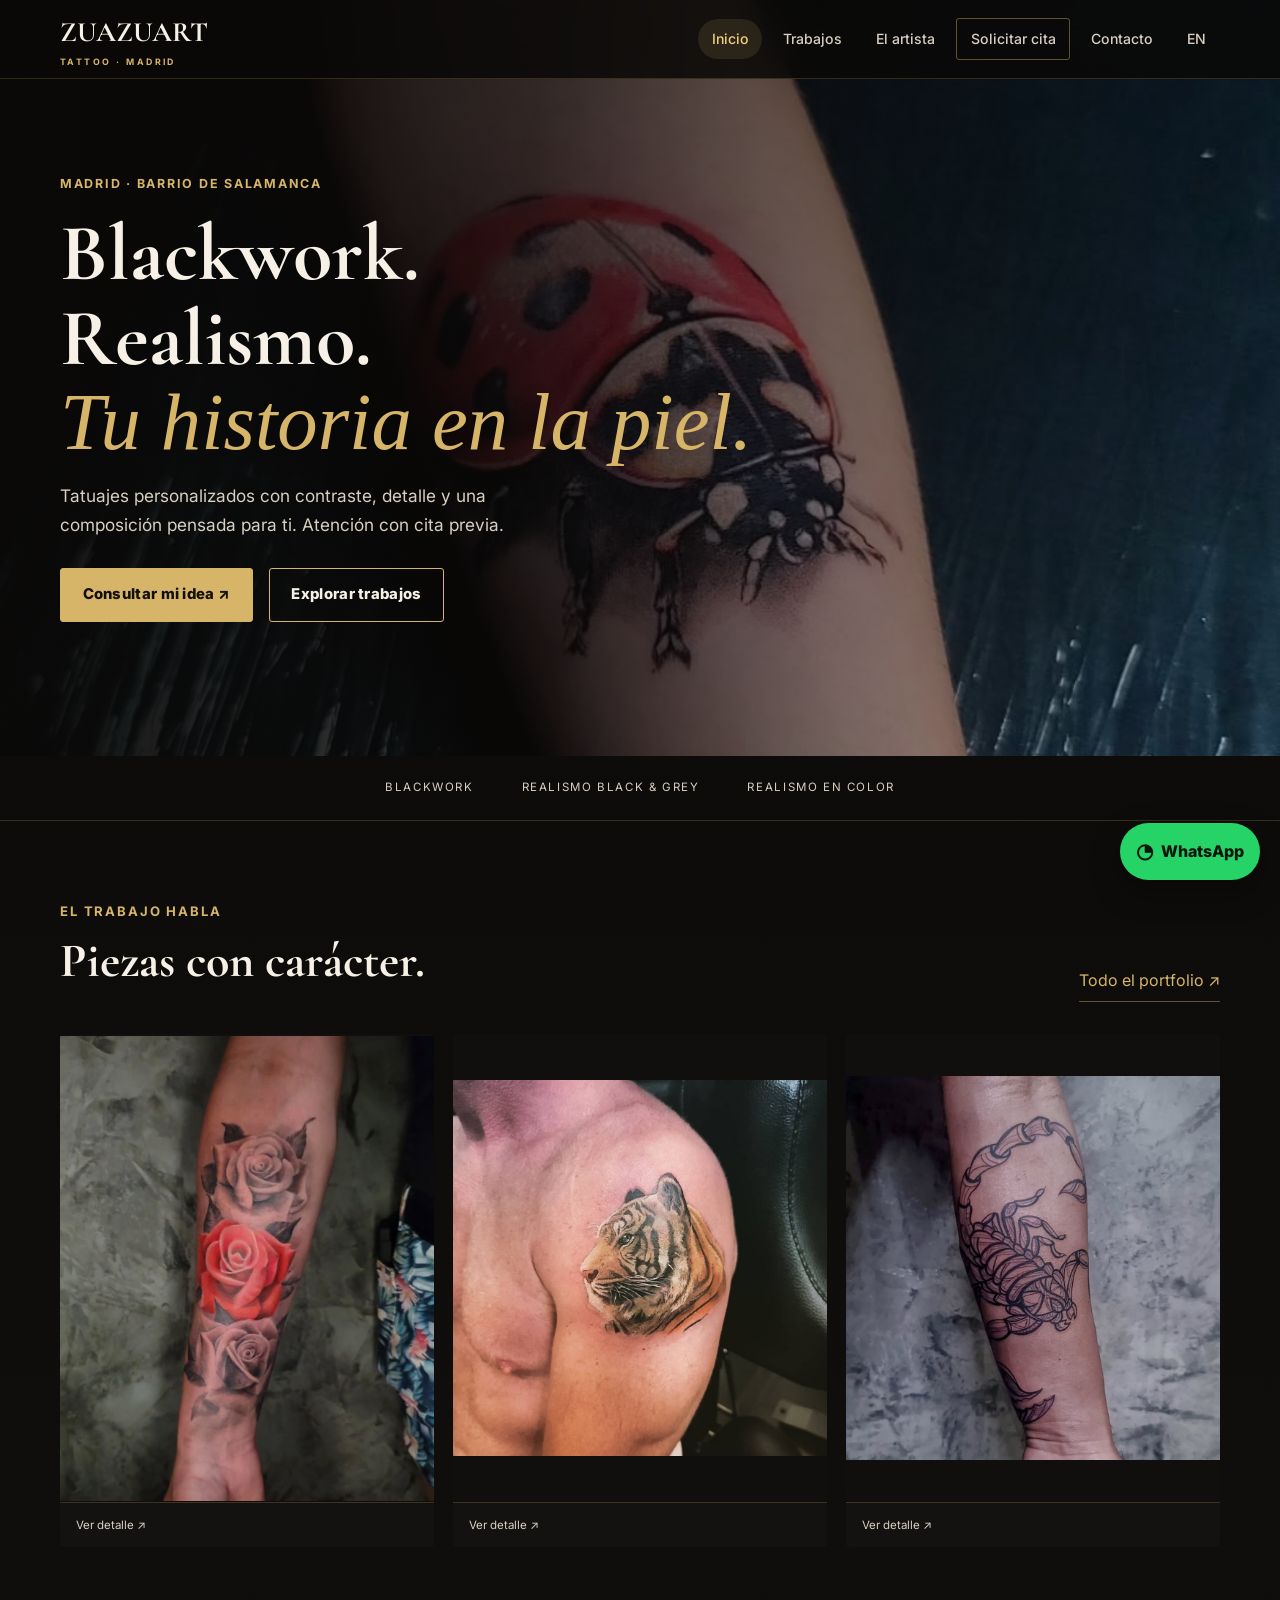
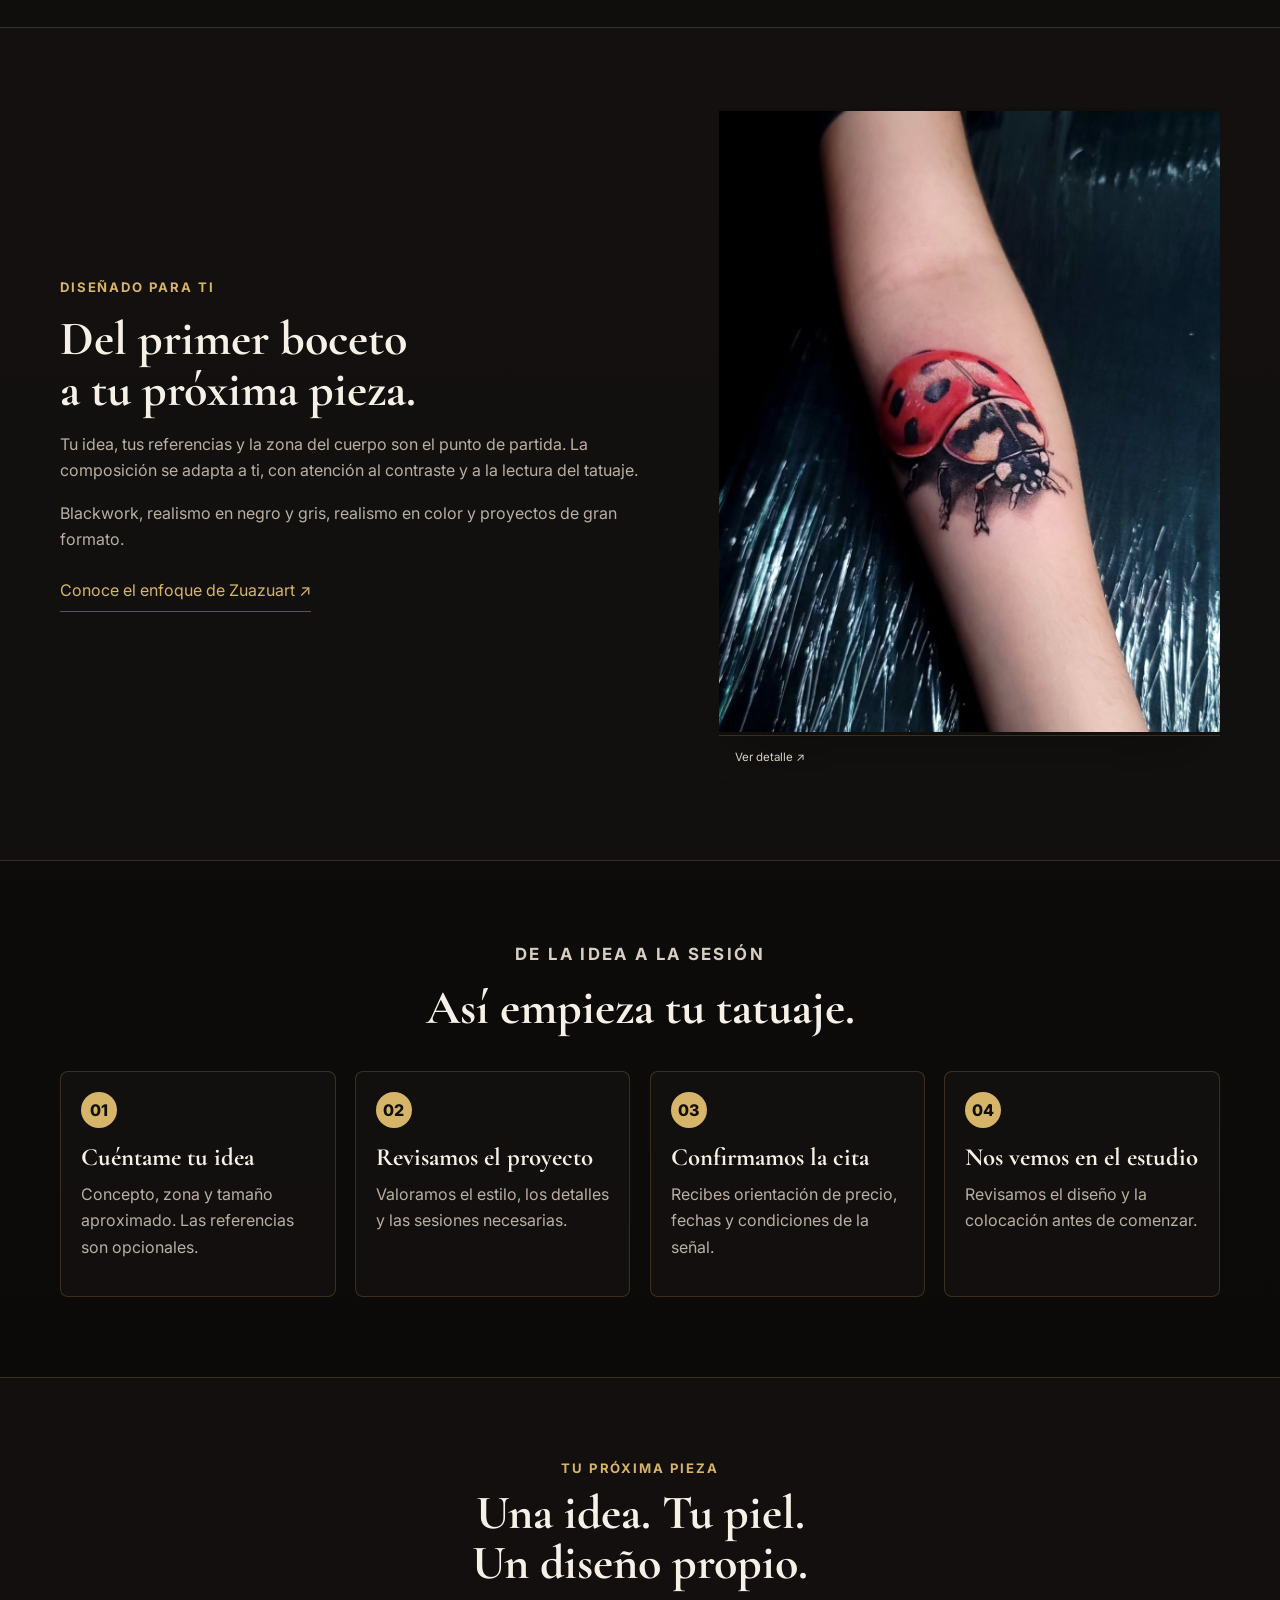
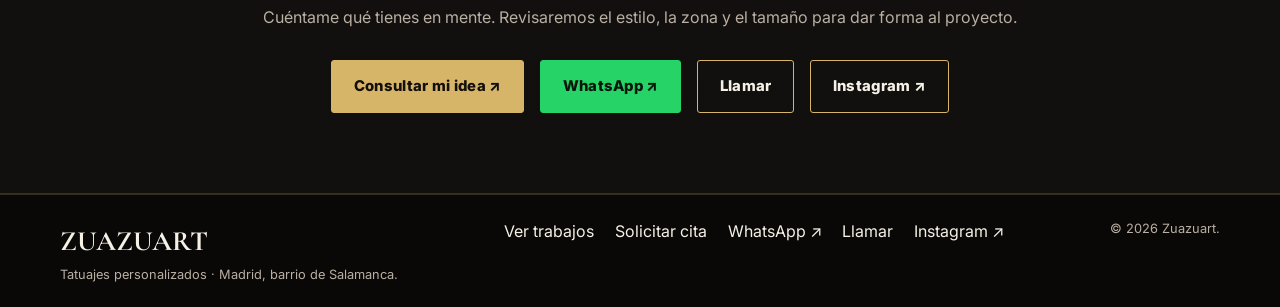
==== commit 531f91c2: "Añadir acciones de WhatsApp, llamada e Instagram Incorpora acciones directas de WhatsApp, llamada e " ====
--- a/index.html
+++ b/index.html
@@ -5,4 +5,4 @@
 <meta property="og:title" content="Zuazuart | Tatuajes en Madrid · Blackwork y realismo"><meta property="og:description" content="Estudio Zuazuart en Madrid, barrio de Salamanca. Explora tatuajes de blackwork y realismo y consulta tu proyecto personalizado."><meta property="og:type" content="website"><meta property="og:url" content="https://www.zuazuart.com/"><meta property="og:image" content="https://www.zuazuart.com/images/hero.jpg">
 <link rel="icon" href="logopng.ico"><link rel="stylesheet" href="style.css"></head><body>
 <a class="skip-link" href="#main">Saltar al contenido</a><header class="site-header"><div class="container nav-container"><a class="logo" href="index.html">ZUAZUART<span class="brand-caption">TATTOO · MADRID</span></a><button class="hamburger" id="hamburger" type="button" aria-label="Abrir menú" aria-controls="nav-menu" aria-expanded="false"><span></span><span></span><span></span></button><nav id="nav-menu" aria-label="Navegación principal"><a href="index.html" aria-current="page">Inicio</a><a href="portfolio.html">Trabajos</a><a href="about.html">El artista</a><a href="booking.html" class="nav-booking">Solicitar cita</a><a href="contact.html">Contacto</a><a href="en/index.html" lang="en" aria-label="View in English">EN</a></nav></div></header>
-<main id="main" tabindex="-1"><section class="hero hero--home"><div class="container hero-content"><p class="eyebrow">Madrid · Barrio de Salamanca</p><h1>Blackwork.<br>Realismo.<br><em>Tu historia en la piel.</em></h1><p>Tatuajes personalizados con contraste, detalle y una composición pensada para ti. Atención con cita previa.</p><div class="hero-actions"><a class="btn" href="booking.html">Consultar mi idea ↗</a><a class="btn btn--ghost" href="portfolio.html">Explorar trabajos</a></div></div></section><div class="style-strip"><span>BLACKWORK</span><span>REALISMO BLACK &amp; GREY</span><span>REALISMO EN COLOR</span></div><section><div class="container"><div class="section-heading-row"><div><p class="eyebrow">El trabajo habla</p><h2>Piezas con carácter.</h2></div><a class="text-link" href="portfolio.html">Todo el portfolio ↗</a></div><div class="gallery-grid"><button class="gallery-item" type="button" aria-label="Ampliar: Tatuaje de rosas por Zuazuart"><img src="images/rosescolorbandg.jpg" alt="Tatuaje de rosas por Zuazuart" loading="lazy" decoding="async"><span>Ver detalle ↗</span></button><button class="gallery-item" type="button" aria-label="Ampliar: Tatuaje de tigre en color por Zuazuart"><img src="images/tigercolortattoo.jpg" alt="Tatuaje de tigre en color por Zuazuart" loading="lazy" decoding="async"><span>Ver detalle ↗</span></button><button class="gallery-item" type="button" aria-label="Ampliar: Tatuaje de escorpión por Zuazuart"><img src="images/scorpiontattoo.jpg" alt="Tatuaje de escorpión por Zuazuart" loading="lazy" decoding="async"><span>Ver detalle ↗</span></button></div></div></section><section class="section--muted"><div class="container intro-grid"><div class="intro-copy"><p class="eyebrow">Diseñado para ti</p><h2>Del primer boceto<br>a tu próxima pieza.</h2><p>Tu idea, tus referencias y la zona del cuerpo son el punto de partida. La composición se adapta a ti, con atención al contraste y a la lectura del tatuaje.</p><p>Blackwork, realismo en negro y gris, realismo en color y proyectos de gran formato.</p><a class="text-link" href="about.html">Conoce el enfoque de Zuazuart ↗</a></div><div class="feature-image"><button class="gallery-item" type="button" aria-label="Ampliar: Tatuaje de mariquita en color por Zuazuart"><img src="images/ladybugcolortattoowide.jpg" alt="Tatuaje de mariquita en color por Zuazuart" loading="lazy" decoding="async"><span>Ver detalle ↗</span></button></div></div></section><section><div class="container"><div class="section-header"><p class="eyebrow">De la idea a la sesión</p><h2>Así empieza tu tatuaje.</h2></div><div class="process-grid"><article class="process-step"><span>01</span><h3>Cuéntame tu idea</h3><p>Concepto, zona y tamaño aproximado. Las referencias son opcionales.</p></article><article class="process-step"><span>02</span><h3>Revisamos el proyecto</h3><p>Valoramos el estilo, los detalles y las sesiones necesarias.</p></article><article class="process-step"><span>03</span><h3>Confirmamos la cita</h3><p>Recibes orientación de precio, fechas y condiciones de la señal.</p></article><article class="process-step"><span>04</span><h3>Nos vemos en el estudio</h3><p>Revisamos el diseño y la colocación antes de comenzar.</p></article></div></div></section><section class="section--muted contact-info-section"><div class="container narrow"><p class="eyebrow">Tu próxima pieza</p><h2>Una idea. Tu piel.<br>Un diseño propio.</h2><p>Cuéntame qué tienes en mente. Revisaremos el estilo, la zona y el tamaño para dar forma al proyecto.</p><div class="actions"><a href="booking.html" class="btn">Consultar mi idea ↗</a><a href="contact.html" class="btn btn--ghost">Hacer una pregunta</a></div></div></section></main><footer class="site-footer"><div class="container footer-container"><div><a href="index.html" class="logo">ZUAZUART</a><p>Tatuajes personalizados · Madrid, barrio de Salamanca.</p></div><div class="footer-links"><a href="portfolio.html">Ver trabajos</a><a href="booking.html">Solicitar cita</a><a href="https://www.instagram.com/zuazuart/" target="_blank" rel="noopener">Instagram ↗</a><a href="mailto:info.zuazuart@gmail.com">Email</a></div><p>© <span data-year>2026</span> Zuazuart.</p></div></footer><script src="script.js" defer></script></body></html>+<main id="main" tabindex="-1"><section class="hero hero--home"><div class="container hero-content"><p class="eyebrow">Madrid · Barrio de Salamanca</p><h1>Blackwork.<br>Realismo.<br><em>Tu historia en la piel.</em></h1><p>Tatuajes personalizados con contraste, detalle y una composición pensada para ti. Atención con cita previa.</p><div class="hero-actions"><a class="btn" href="booking.html">Consultar mi idea ↗</a><a class="btn btn--ghost" href="portfolio.html">Explorar trabajos</a></div></div></section><div class="style-strip"><span>BLACKWORK</span><span>REALISMO BLACK &amp; GREY</span><span>REALISMO EN COLOR</span></div><section><div class="container"><div class="section-heading-row"><div><p class="eyebrow">El trabajo habla</p><h2>Piezas con carácter.</h2></div><a class="text-link" href="portfolio.html">Todo el portfolio ↗</a></div><div class="gallery-grid"><button class="gallery-item" type="button" aria-label="Ampliar: Tatuaje de rosas por Zuazuart"><img src="images/rosescolorbandg.jpg" alt="Tatuaje de rosas por Zuazuart" loading="lazy" decoding="async"><span>Ver detalle ↗</span></button><button class="gallery-item" type="button" aria-label="Ampliar: Tatuaje de tigre en color por Zuazuart"><img src="images/tigercolortattoo.jpg" alt="Tatuaje de tigre en color por Zuazuart" loading="lazy" decoding="async"><span>Ver detalle ↗</span></button><button class="gallery-item" type="button" aria-label="Ampliar: Tatuaje de escorpión por Zuazuart"><img src="images/scorpiontattoo.jpg" alt="Tatuaje de escorpión por Zuazuart" loading="lazy" decoding="async"><span>Ver detalle ↗</span></button></div></div></section><section class="section--muted"><div class="container intro-grid"><div class="intro-copy"><p class="eyebrow">Diseñado para ti</p><h2>Del primer boceto<br>a tu próxima pieza.</h2><p>Tu idea, tus referencias y la zona del cuerpo son el punto de partida. La composición se adapta a ti, con atención al contraste y a la lectura del tatuaje.</p><p>Blackwork, realismo en negro y gris, realismo en color y proyectos de gran formato.</p><a class="text-link" href="about.html">Conoce el enfoque de Zuazuart ↗</a></div><div class="feature-image"><button class="gallery-item" type="button" aria-label="Ampliar: Tatuaje de mariquita en color por Zuazuart"><img src="images/ladybugcolortattoowide.jpg" alt="Tatuaje de mariquita en color por Zuazuart" loading="lazy" decoding="async"><span>Ver detalle ↗</span></button></div></div></section><section><div class="container"><div class="section-header"><p class="eyebrow">De la idea a la sesión</p><h2>Así empieza tu tatuaje.</h2></div><div class="process-grid"><article class="process-step"><span>01</span><h3>Cuéntame tu idea</h3><p>Concepto, zona y tamaño aproximado. Las referencias son opcionales.</p></article><article class="process-step"><span>02</span><h3>Revisamos el proyecto</h3><p>Valoramos el estilo, los detalles y las sesiones necesarias.</p></article><article class="process-step"><span>03</span><h3>Confirmamos la cita</h3><p>Recibes orientación de precio, fechas y condiciones de la señal.</p></article><article class="process-step"><span>04</span><h3>Nos vemos en el estudio</h3><p>Revisamos el diseño y la colocación antes de comenzar.</p></article></div></div></section><section class="section--muted contact-info-section"><div class="container narrow"><p class="eyebrow">Tu próxima pieza</p><h2>Una idea. Tu piel.<br>Un diseño propio.</h2><p>Cuéntame qué tienes en mente. Revisaremos el estilo, la zona y el tamaño para dar forma al proyecto.</p><div class="actions actions--contact"><a href="booking.html" class="btn">Consultar mi idea ↗</a><a href="https://wa.me/34641722448?text=Hola%20Zuazuart%2C%20quiero%20consultar%20una%20idea%20de%20tatuaje." target="_blank" rel="noopener" class="btn btn--whatsapp">WhatsApp ↗</a><a href="tel:+34641722448" class="btn btn--ghost">Llamar</a><a href="https://www.instagram.com/zuazuart/" target="_blank" rel="noopener" class="btn btn--ghost">Instagram ↗</a></div></div></section></main><a class="whatsapp-float" href="https://wa.me/34641722448?text=Hola%20Zuazuart%2C%20quiero%20consultar%20una%20idea%20de%20tatuaje." target="_blank" rel="noopener" aria-label="Escribir a Zuazuart por WhatsApp"><span aria-hidden="true">◔</span> WhatsApp</a><footer class="site-footer"><div class="container footer-container"><div><a href="index.html" class="logo">ZUAZUART</a><p>Tatuajes personalizados · Madrid, barrio de Salamanca.</p></div><div class="footer-links"><a href="portfolio.html">Ver trabajos</a><a href="booking.html">Solicitar cita</a><a href="https://wa.me/34641722448?text=Hola%20Zuazuart%2C%20quiero%20consultar%20una%20idea%20de%20tatuaje." target="_blank" rel="noopener">WhatsApp ↗</a><a href="tel:+34641722448">Llamar</a><a href="https://www.instagram.com/zuazuart/" target="_blank" rel="noopener">Instagram ↗</a></div><p>© <span data-year>2026</span> Zuazuart.</p></div></footer><script src="script.js" defer></script></body></html>
--- a/style.css
+++ b/style.css
@@ -986,7 +986,9 @@
 .portfolio-filters{display:flex;gap:.6rem;flex-wrap:wrap;margin-bottom:2rem}.portfolio-filters button{padding:.65rem 1rem;background:transparent;color:var(--muted-strong);border:1px solid var(--line);border-radius:3px;min-height:44px}.portfolio-filters button[aria-pressed=true]{background:var(--accent);color:var(--bg);border-color:var(--accent)}.portfolio-group{padding:1.5rem 0 2.5rem}.portfolio-group h2{font-size:2.2rem}.portfolio-group[hidden]{display:none}
 .faq-detail,.reference-details{border-block-end:1px solid var(--line);padding:1rem 0}.faq-detail summary,.reference-details summary{cursor:pointer;color:var(--text);padding:.4rem 0}.faq-detail p,.reference-details p{margin:1rem 0 0}.reference-details .form-group{margin-top:1rem}.contact-options{display:grid;grid-template-columns:repeat(3,minmax(0,1fr));gap:1rem}.contact-card p{overflow-wrap:anywhere}
 .footer-container{display:flex;flex-wrap:wrap;justify-content:space-between;gap:2rem;text-align:left}.footer-links{display:flex;flex-wrap:wrap;gap:1.3rem}.footer-container p{font-size:.8rem}.form-note a{color:var(--accent);text-decoration:underline}.form-status:empty{display:none}.form-status{padding:1rem;border:1px solid var(--line);margin-top:1rem}.form-status.is-error{color:#ffb5a7}textarea{resize:vertical}
+.btn--whatsapp,.whatsapp-float{background:#25d366;border-color:#25d366;color:#08140c}.btn--whatsapp:hover,.btn--whatsapp:focus-visible{background:#53e38a;border-color:#53e38a;color:#08140c}.whatsapp-float{position:fixed;z-index:1001;right:1.25rem;bottom:1.25rem;display:flex;align-items:center;gap:.5rem;min-height:52px;padding:.75rem 1rem;border-radius:999px;box-shadow:0 12px 30px rgba(0,0,0,.38);font-weight:800}.whatsapp-float:hover,.whatsapp-float:focus-visible{color:#08140c;background:#53e38a}.whatsapp-float span{font-size:1.25rem}.actions--contact{max-width:700px;margin-inline:auto}
 :focus-visible{outline:2px solid var(--accent-strong);outline-offset:5px}.skip-link{position:fixed;top:-100px;left:1rem;background:var(--accent);color:var(--bg);padding:.75rem;z-index:2001}.skip-link:focus{top:1rem}.sr-only{position:absolute;width:1px;height:1px;padding:0;overflow:hidden;clip:rect(0,0,0,0);white-space:nowrap}.image-dialog{width:min(95vw,1100px);max-height:95dvh;border:1px solid var(--line-strong);padding:3rem 1rem 1rem;background:var(--bg);color:var(--text)}.image-dialog::backdrop{background:rgba(0,0,0,.9)}.image-dialog img{max-height:78dvh;max-width:100%;object-fit:contain;margin:auto}.image-dialog button{position:absolute;right:1rem;top:.5rem;background:var(--surface);color:var(--text);border:1px solid var(--line);padding:.5rem 1rem;min-height:44px}
 @media(max-width:900px){.section-heading-row{align-items:start;flex-direction:column}.contact-options{grid-template-columns:1fr}.hero--home{background:linear-gradient(90deg,rgba(10,9,8,.94),rgba(10,9,8,.62)),url('images/hero.jpg') center/cover}}
 @media(max-width:640px){.site-header{padding-inline:1rem}.hero--home{min-height:78svh}.hero-actions .btn{width:auto}.gallery-grid{grid-template-columns:repeat(2,minmax(0,1fr));gap:.7rem}.gallery-item span{padding:.65rem;font-size:.68rem}.gallery-item img{aspect-ratio:3/4}.process-grid{grid-template-columns:1fr}.style-strip{gap:.5rem 1rem;font-size:.6rem}.footer-container{gap:1rem}.footer-links{gap:1rem}nav a{min-height:44px}}
+@media(max-width:640px){.whatsapp-float{right:1rem;bottom:1rem;min-height:48px;padding:.65rem .9rem}.actions--contact .btn{width:100%}}
 @media(prefers-reduced-motion:reduce){html{scroll-behavior:auto}*,*::before,*::after{transition:none!important;animation:none!important}}
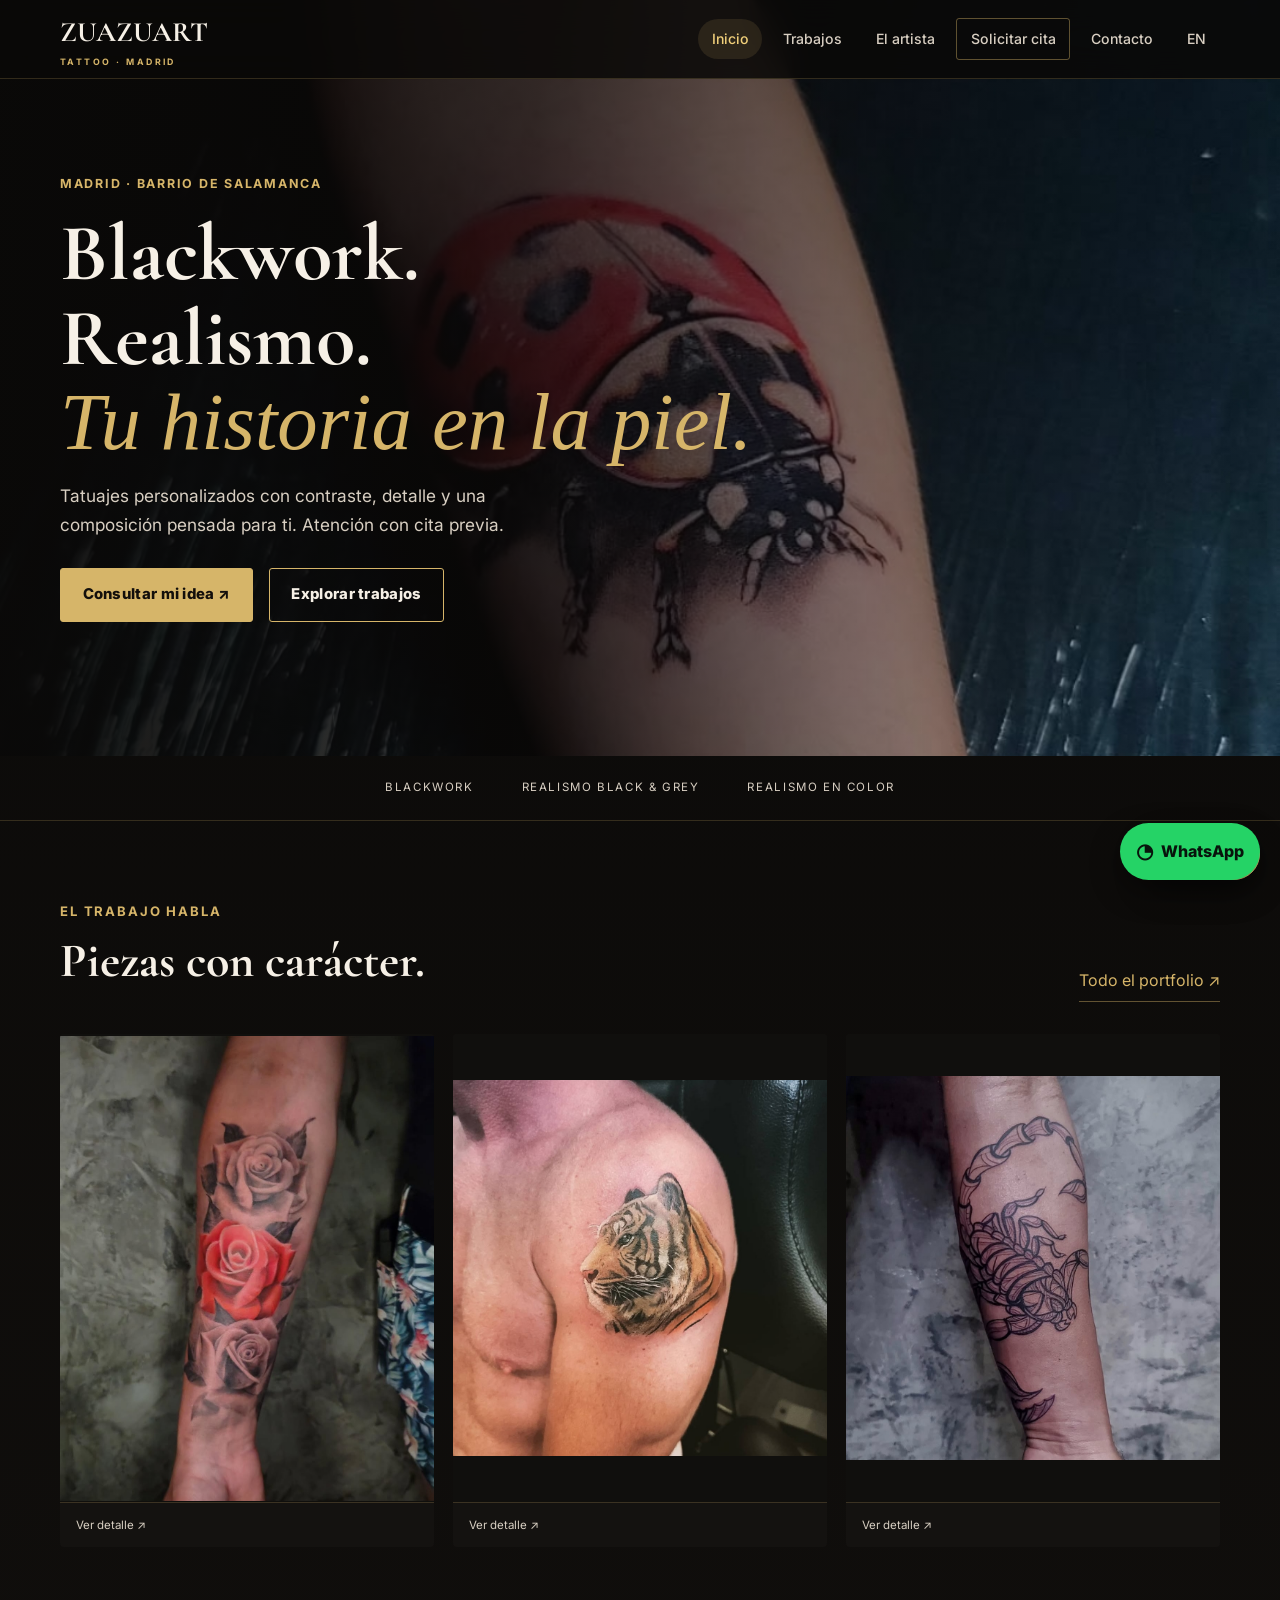
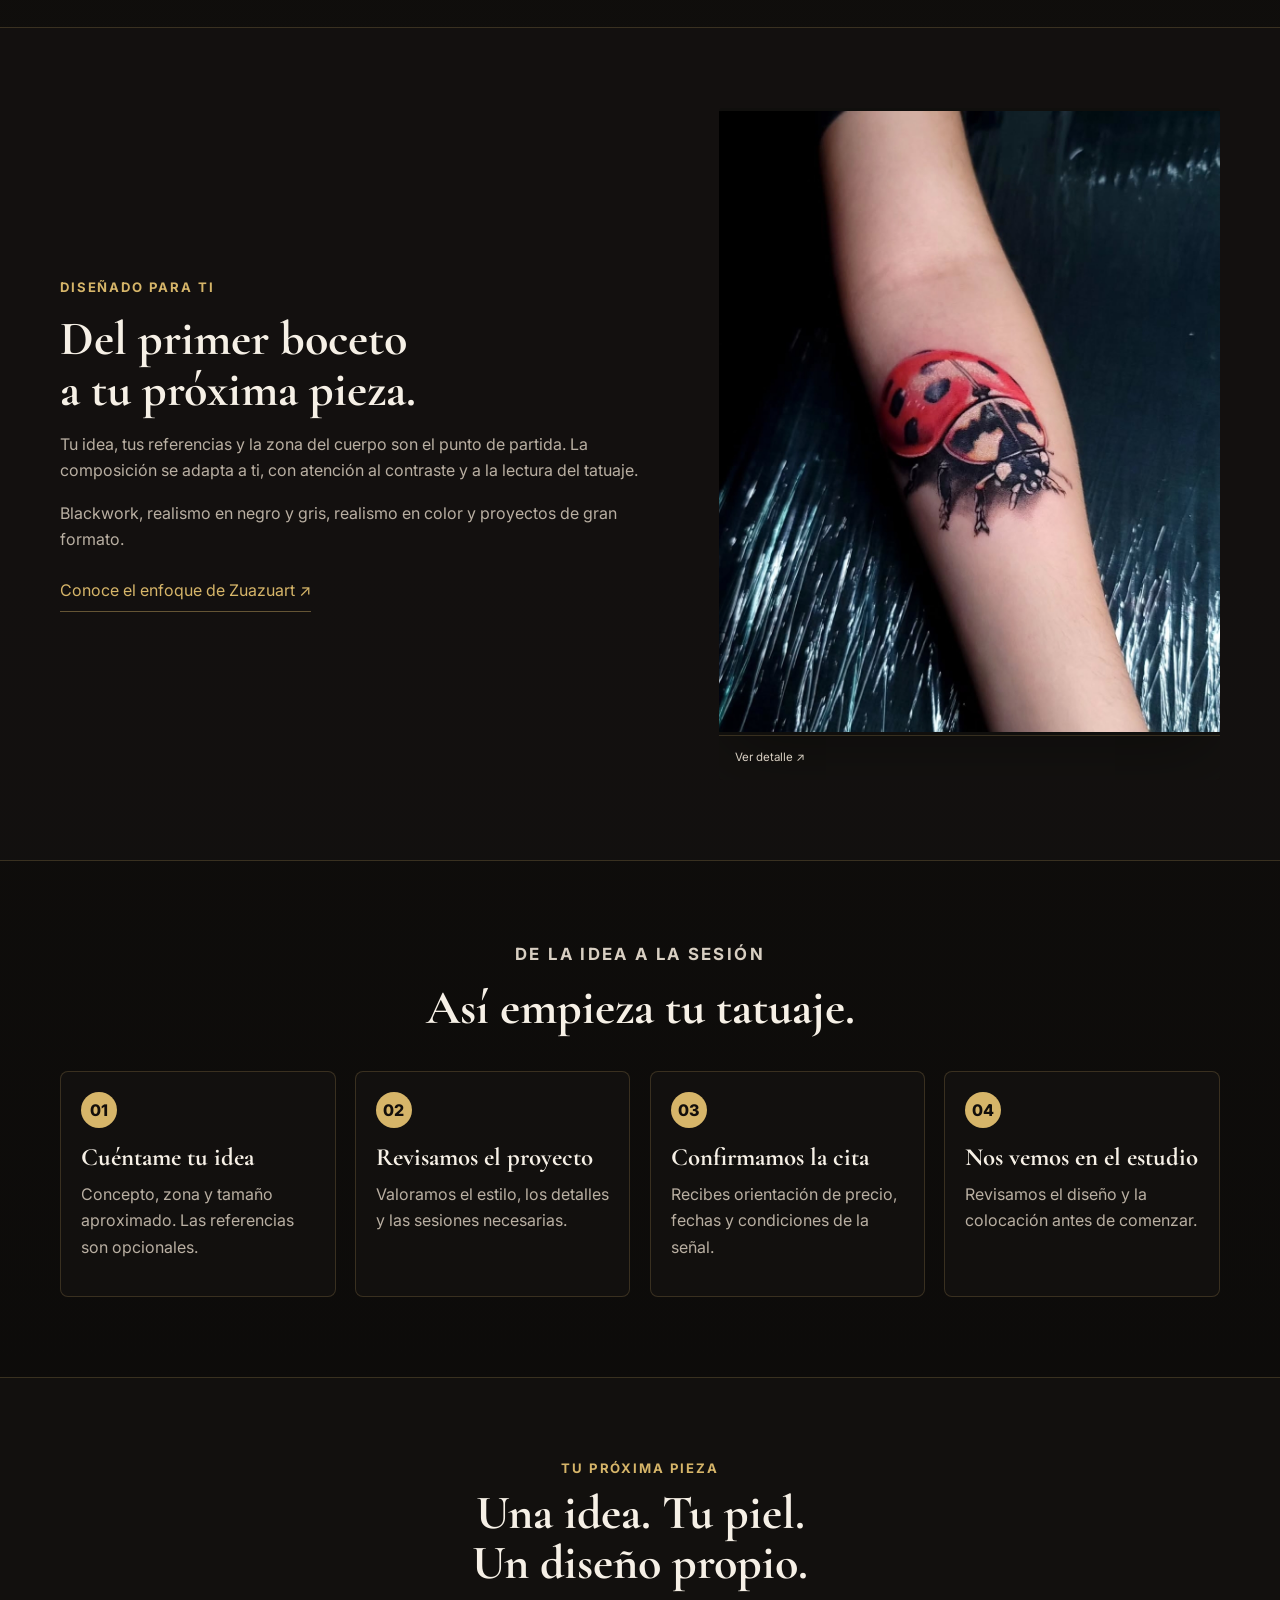
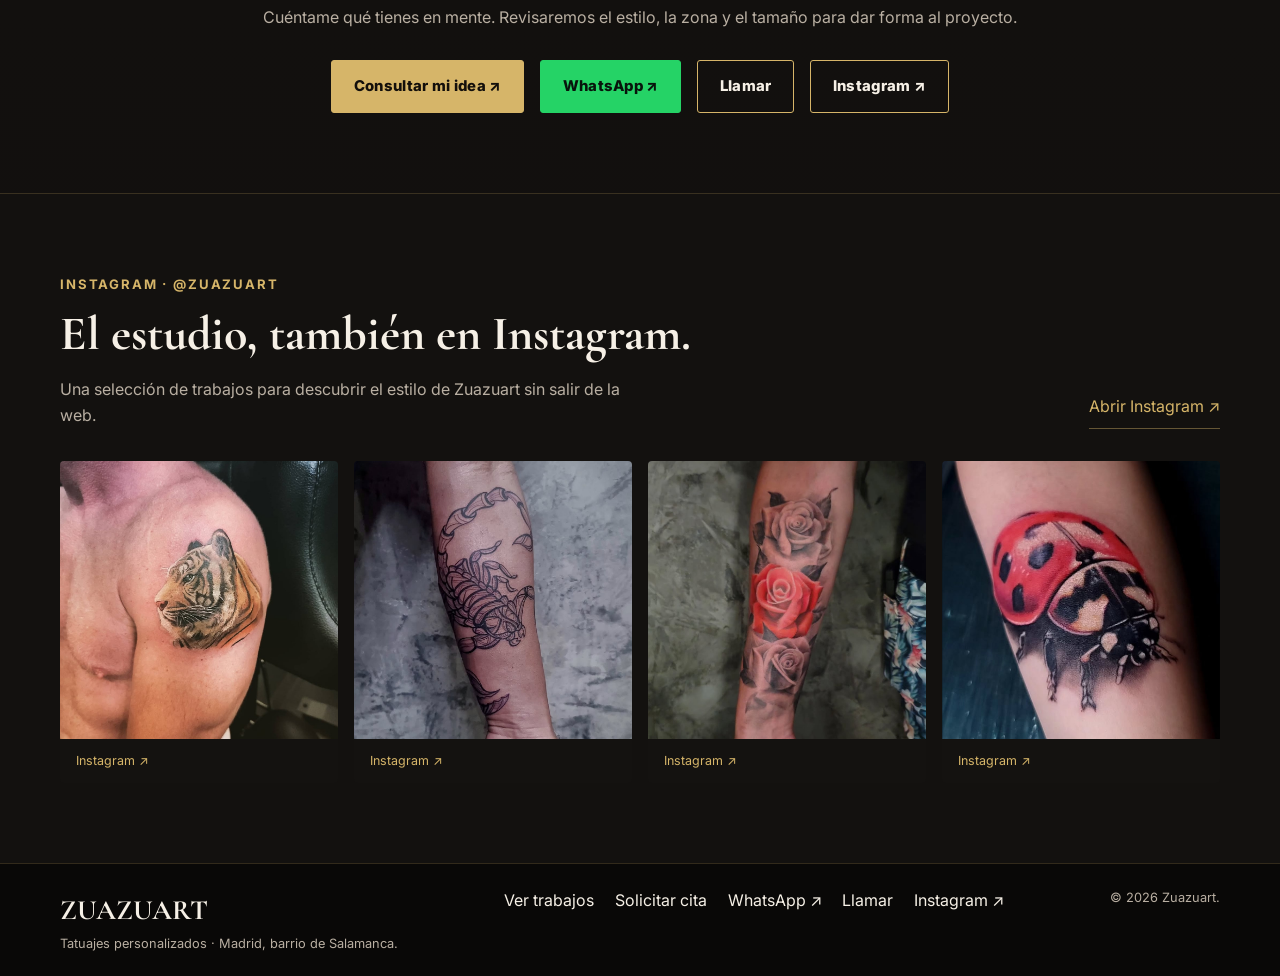
==== commit d6126de8: "Añadir llamada rápida y galería de Instagram Incorpora un botón flotante de llamada junto a WhatsApp" ====
--- a/index.html
+++ b/index.html
@@ -5,4 +5,4 @@
 <meta property="og:title" content="Zuazuart | Tatuajes en Madrid · Blackwork y realismo"><meta property="og:description" content="Estudio Zuazuart en Madrid, barrio de Salamanca. Explora tatuajes de blackwork y realismo y consulta tu proyecto personalizado."><meta property="og:type" content="website"><meta property="og:url" content="https://www.zuazuart.com/"><meta property="og:image" content="https://www.zuazuart.com/images/hero.jpg">
 <link rel="icon" href="logopng.ico"><link rel="stylesheet" href="style.css"></head><body>
 <a class="skip-link" href="#main">Saltar al contenido</a><header class="site-header"><div class="container nav-container"><a class="logo" href="index.html">ZUAZUART<span class="brand-caption">TATTOO · MADRID</span></a><button class="hamburger" id="hamburger" type="button" aria-label="Abrir menú" aria-controls="nav-menu" aria-expanded="false"><span></span><span></span><span></span></button><nav id="nav-menu" aria-label="Navegación principal"><a href="index.html" aria-current="page">Inicio</a><a href="portfolio.html">Trabajos</a><a href="about.html">El artista</a><a href="booking.html" class="nav-booking">Solicitar cita</a><a href="contact.html">Contacto</a><a href="en/index.html" lang="en" aria-label="View in English">EN</a></nav></div></header>
-<main id="main" tabindex="-1"><section class="hero hero--home"><div class="container hero-content"><p class="eyebrow">Madrid · Barrio de Salamanca</p><h1>Blackwork.<br>Realismo.<br><em>Tu historia en la piel.</em></h1><p>Tatuajes personalizados con contraste, detalle y una composición pensada para ti. Atención con cita previa.</p><div class="hero-actions"><a class="btn" href="booking.html">Consultar mi idea ↗</a><a class="btn btn--ghost" href="portfolio.html">Explorar trabajos</a></div></div></section><div class="style-strip"><span>BLACKWORK</span><span>REALISMO BLACK &amp; GREY</span><span>REALISMO EN COLOR</span></div><section><div class="container"><div class="section-heading-row"><div><p class="eyebrow">El trabajo habla</p><h2>Piezas con carácter.</h2></div><a class="text-link" href="portfolio.html">Todo el portfolio ↗</a></div><div class="gallery-grid"><button class="gallery-item" type="button" aria-label="Ampliar: Tatuaje de rosas por Zuazuart"><img src="images/rosescolorbandg.jpg" alt="Tatuaje de rosas por Zuazuart" loading="lazy" decoding="async"><span>Ver detalle ↗</span></button><button class="gallery-item" type="button" aria-label="Ampliar: Tatuaje de tigre en color por Zuazuart"><img src="images/tigercolortattoo.jpg" alt="Tatuaje de tigre en color por Zuazuart" loading="lazy" decoding="async"><span>Ver detalle ↗</span></button><button class="gallery-item" type="button" aria-label="Ampliar: Tatuaje de escorpión por Zuazuart"><img src="images/scorpiontattoo.jpg" alt="Tatuaje de escorpión por Zuazuart" loading="lazy" decoding="async"><span>Ver detalle ↗</span></button></div></div></section><section class="section--muted"><div class="container intro-grid"><div class="intro-copy"><p class="eyebrow">Diseñado para ti</p><h2>Del primer boceto<br>a tu próxima pieza.</h2><p>Tu idea, tus referencias y la zona del cuerpo son el punto de partida. La composición se adapta a ti, con atención al contraste y a la lectura del tatuaje.</p><p>Blackwork, realismo en negro y gris, realismo en color y proyectos de gran formato.</p><a class="text-link" href="about.html">Conoce el enfoque de Zuazuart ↗</a></div><div class="feature-image"><button class="gallery-item" type="button" aria-label="Ampliar: Tatuaje de mariquita en color por Zuazuart"><img src="images/ladybugcolortattoowide.jpg" alt="Tatuaje de mariquita en color por Zuazuart" loading="lazy" decoding="async"><span>Ver detalle ↗</span></button></div></div></section><section><div class="container"><div class="section-header"><p class="eyebrow">De la idea a la sesión</p><h2>Así empieza tu tatuaje.</h2></div><div class="process-grid"><article class="process-step"><span>01</span><h3>Cuéntame tu idea</h3><p>Concepto, zona y tamaño aproximado. Las referencias son opcionales.</p></article><article class="process-step"><span>02</span><h3>Revisamos el proyecto</h3><p>Valoramos el estilo, los detalles y las sesiones necesarias.</p></article><article class="process-step"><span>03</span><h3>Confirmamos la cita</h3><p>Recibes orientación de precio, fechas y condiciones de la señal.</p></article><article class="process-step"><span>04</span><h3>Nos vemos en el estudio</h3><p>Revisamos el diseño y la colocación antes de comenzar.</p></article></div></div></section><section class="section--muted contact-info-section"><div class="container narrow"><p class="eyebrow">Tu próxima pieza</p><h2>Una idea. Tu piel.<br>Un diseño propio.</h2><p>Cuéntame qué tienes en mente. Revisaremos el estilo, la zona y el tamaño para dar forma al proyecto.</p><div class="actions actions--contact"><a href="booking.html" class="btn">Consultar mi idea ↗</a><a href="https://wa.me/34641722448?text=Hola%20Zuazuart%2C%20quiero%20consultar%20una%20idea%20de%20tatuaje." target="_blank" rel="noopener" class="btn btn--whatsapp">WhatsApp ↗</a><a href="tel:+34641722448" class="btn btn--ghost">Llamar</a><a href="https://www.instagram.com/zuazuart/" target="_blank" rel="noopener" class="btn btn--ghost">Instagram ↗</a></div></div></section></main><a class="whatsapp-float" href="https://wa.me/34641722448?text=Hola%20Zuazuart%2C%20quiero%20consultar%20una%20idea%20de%20tatuaje." target="_blank" rel="noopener" aria-label="Escribir a Zuazuart por WhatsApp"><span aria-hidden="true">◔</span> WhatsApp</a><footer class="site-footer"><div class="container footer-container"><div><a href="index.html" class="logo">ZUAZUART</a><p>Tatuajes personalizados · Madrid, barrio de Salamanca.</p></div><div class="footer-links"><a href="portfolio.html">Ver trabajos</a><a href="booking.html">Solicitar cita</a><a href="https://wa.me/34641722448?text=Hola%20Zuazuart%2C%20quiero%20consultar%20una%20idea%20de%20tatuaje." target="_blank" rel="noopener">WhatsApp ↗</a><a href="tel:+34641722448">Llamar</a><a href="https://www.instagram.com/zuazuart/" target="_blank" rel="noopener">Instagram ↗</a></div><p>© <span data-year>2026</span> Zuazuart.</p></div></footer><script src="script.js" defer></script></body></html>+<main id="main" tabindex="-1"><section class="hero hero--home"><div class="container hero-content"><p class="eyebrow">Madrid · Barrio de Salamanca</p><h1>Blackwork.<br>Realismo.<br><em>Tu historia en la piel.</em></h1><p>Tatuajes personalizados con contraste, detalle y una composición pensada para ti. Atención con cita previa.</p><div class="hero-actions"><a class="btn" href="booking.html">Consultar mi idea ↗</a><a class="btn btn--ghost" href="portfolio.html">Explorar trabajos</a></div></div></section><div class="style-strip"><span>BLACKWORK</span><span>REALISMO BLACK &amp; GREY</span><span>REALISMO EN COLOR</span></div><section><div class="container"><div class="section-heading-row"><div><p class="eyebrow">El trabajo habla</p><h2>Piezas con carácter.</h2></div><a class="text-link" href="portfolio.html">Todo el portfolio ↗</a></div><div class="gallery-grid"><button class="gallery-item" type="button" aria-label="Ampliar: Tatuaje de rosas por Zuazuart"><img src="images/rosescolorbandg.jpg" alt="Tatuaje de rosas por Zuazuart" loading="lazy" decoding="async"><span>Ver detalle ↗</span></button><button class="gallery-item" type="button" aria-label="Ampliar: Tatuaje de tigre en color por Zuazuart"><img src="images/tigercolortattoo.jpg" alt="Tatuaje de tigre en color por Zuazuart" loading="lazy" decoding="async"><span>Ver detalle ↗</span></button><button class="gallery-item" type="button" aria-label="Ampliar: Tatuaje de escorpión por Zuazuart"><img src="images/scorpiontattoo.jpg" alt="Tatuaje de escorpión por Zuazuart" loading="lazy" decoding="async"><span>Ver detalle ↗</span></button></div></div></section><section class="section--muted"><div class="container intro-grid"><div class="intro-copy"><p class="eyebrow">Diseñado para ti</p><h2>Del primer boceto<br>a tu próxima pieza.</h2><p>Tu idea, tus referencias y la zona del cuerpo son el punto de partida. La composición se adapta a ti, con atención al contraste y a la lectura del tatuaje.</p><p>Blackwork, realismo en negro y gris, realismo en color y proyectos de gran formato.</p><a class="text-link" href="about.html">Conoce el enfoque de Zuazuart ↗</a></div><div class="feature-image"><button class="gallery-item" type="button" aria-label="Ampliar: Tatuaje de mariquita en color por Zuazuart"><img src="images/ladybugcolortattoowide.jpg" alt="Tatuaje de mariquita en color por Zuazuart" loading="lazy" decoding="async"><span>Ver detalle ↗</span></button></div></div></section><section><div class="container"><div class="section-header"><p class="eyebrow">De la idea a la sesión</p><h2>Así empieza tu tatuaje.</h2></div><div class="process-grid"><article class="process-step"><span>01</span><h3>Cuéntame tu idea</h3><p>Concepto, zona y tamaño aproximado. Las referencias son opcionales.</p></article><article class="process-step"><span>02</span><h3>Revisamos el proyecto</h3><p>Valoramos el estilo, los detalles y las sesiones necesarias.</p></article><article class="process-step"><span>03</span><h3>Confirmamos la cita</h3><p>Recibes orientación de precio, fechas y condiciones de la señal.</p></article><article class="process-step"><span>04</span><h3>Nos vemos en el estudio</h3><p>Revisamos el diseño y la colocación antes de comenzar.</p></article></div></div></section><section class="section--muted contact-info-section"><div class="container narrow"><p class="eyebrow">Tu próxima pieza</p><h2>Una idea. Tu piel.<br>Un diseño propio.</h2><p>Cuéntame qué tienes en mente. Revisaremos el estilo, la zona y el tamaño para dar forma al proyecto.</p><div class="actions actions--contact"><a href="booking.html" class="btn">Consultar mi idea ↗</a><a href="https://wa.me/34641722448?text=Hola%20Zuazuart%2C%20quiero%20consultar%20una%20idea%20de%20tatuaje." target="_blank" rel="noopener" class="btn btn--whatsapp">WhatsApp ↗</a><a href="tel:+34641722448" class="btn btn--ghost">Llamar</a><a href="https://www.instagram.com/zuazuart/" target="_blank" rel="noopener" class="btn btn--ghost">Instagram ↗</a></div></div></section><section class="instagram-section"><div class="container"><div class="section-heading-row"><div><p class="eyebrow">Instagram · @zuazuart</p><h2>El estudio, también en Instagram.</h2><p>Una selección de trabajos para descubrir el estilo de Zuazuart sin salir de la web.</p></div><a href="https://www.instagram.com/zuazuart/" target="_blank" rel="noopener" class="text-link">Abrir Instagram ↗</a></div><div class="instagram-grid"><a class="instagram-card" href="https://www.instagram.com/zuazuart/" target="_blank" rel="noopener"><img src="images/tigercolortattoo.jpg" alt="Tatuaje de tigre en color por Zuazuart" loading="lazy"><span>Instagram ↗</span></a><a class="instagram-card" href="https://www.instagram.com/zuazuart/" target="_blank" rel="noopener"><img src="images/scorpiontattoo.jpg" alt="Tatuaje de escorpión por Zuazuart" loading="lazy"><span>Instagram ↗</span></a><a class="instagram-card" href="https://www.instagram.com/zuazuart/" target="_blank" rel="noopener"><img src="images/rosescolorbandg.jpg" alt="Tatuaje de rosas por Zuazuart" loading="lazy"><span>Instagram ↗</span></a><a class="instagram-card" href="https://www.instagram.com/zuazuart/" target="_blank" rel="noopener"><img src="images/Ladybugcolortattoo.jpg" alt="Tatuaje de mariquita en color por Zuazuart" loading="lazy"><span>Instagram ↗</span></a></div></div></section></main><div class="contact-floats" aria-label="Contacto rápido"><a class="call-float" href="tel:+34641722448" aria-label="Llamar a Zuazuart"><span aria-hidden="true">☎</span> Llamar</a><a class="whatsapp-float" href="https://wa.me/34641722448?text=Hola%20Zuazuart%2C%20quiero%20consultar%20una%20idea%20de%20tatuaje." target="_blank" rel="noopener" aria-label="Escribir a Zuazuart por WhatsApp"><span aria-hidden="true">◔</span> WhatsApp</a></div><footer class="site-footer"><div class="container footer-container"><div><a href="index.html" class="logo">ZUAZUART</a><p>Tatuajes personalizados · Madrid, barrio de Salamanca.</p></div><div class="footer-links"><a href="portfolio.html">Ver trabajos</a><a href="booking.html">Solicitar cita</a><a href="https://wa.me/34641722448?text=Hola%20Zuazuart%2C%20quiero%20consultar%20una%20idea%20de%20tatuaje." target="_blank" rel="noopener">WhatsApp ↗</a><a href="tel:+34641722448">Llamar</a><a href="https://www.instagram.com/zuazuart/" target="_blank" rel="noopener">Instagram ↗</a></div><p>© <span data-year>2026</span> Zuazuart.</p></div></footer><script src="script.js" defer></script></body></html>
--- a/style.css
+++ b/style.css
@@ -992,3 +992,5 @@
 @media(max-width:640px){.site-header{padding-inline:1rem}.hero--home{min-height:78svh}.hero-actions .btn{width:auto}.gallery-grid{grid-template-columns:repeat(2,minmax(0,1fr));gap:.7rem}.gallery-item span{padding:.65rem;font-size:.68rem}.gallery-item img{aspect-ratio:3/4}.process-grid{grid-template-columns:1fr}.style-strip{gap:.5rem 1rem;font-size:.6rem}.footer-container{gap:1rem}.footer-links{gap:1rem}nav a{min-height:44px}}
 @media(max-width:640px){.whatsapp-float{right:1rem;bottom:1rem;min-height:48px;padding:.65rem .9rem}.actions--contact .btn{width:100%}}
 @media(prefers-reduced-motion:reduce){html{scroll-behavior:auto}*,*::before,*::after{transition:none!important;animation:none!important}}
+
+.contact-floats{position:fixed;z-index:1001;right:1.25rem;bottom:1.25rem;display:grid;gap:.65rem}.whatsapp-float,.call-float{display:flex;align-items:center;gap:.5rem;min-height:52px;padding:.75rem 1rem;border-radius:999px;box-shadow:0 12px 30px rgba(0,0,0,.38);font-weight:800}.call-float{background:var(--accent);border:1px solid var(--accent);color:var(--bg);justify-content:center}.call-float:hover,.call-float:focus-visible{background:#f4c58a;color:var(--bg)}.instagram-section{padding-block:5rem;background:#13110f}.instagram-section .section-heading-row p:last-child{max-width:580px;margin-bottom:0}.instagram-grid{display:grid;grid-template-columns:repeat(4,minmax(0,1fr));gap:1rem;margin-top:2rem}.instagram-card{display:block;background:var(--surface);color:var(--text);overflow:hidden;border-radius:4px}.instagram-card img{width:100%;aspect-ratio:1;object-fit:cover;display:block;transition:transform .25s ease}.instagram-card span{display:block;padding:.75rem 1rem;color:var(--accent);font-size:.78rem}.instagram-card:hover img{transform:scale(1.04)}@media(max-width:640px){.contact-floats{right:1rem;bottom:1rem;gap:.5rem}.whatsapp-float,.call-float{min-height:48px;padding:.65rem .9rem}.instagram-grid{grid-template-columns:repeat(2,minmax(0,1fr));gap:.7rem}}
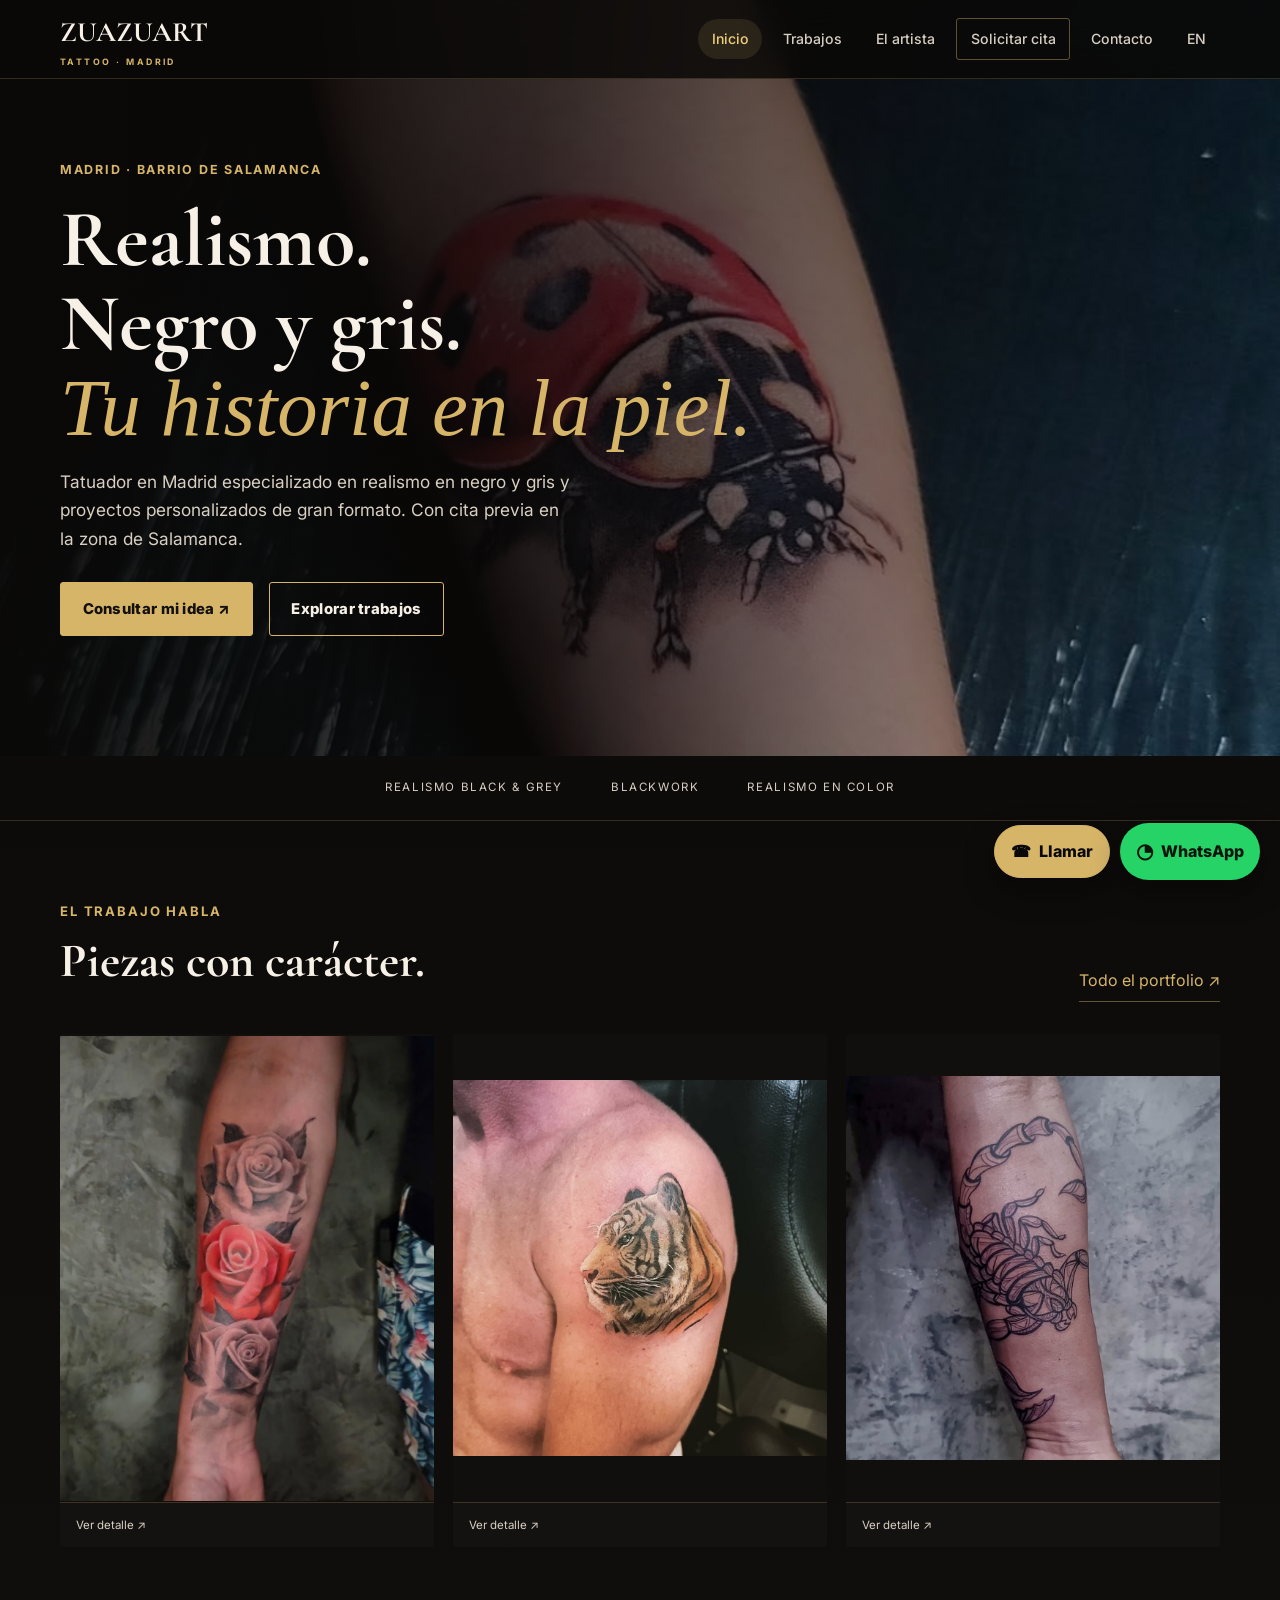
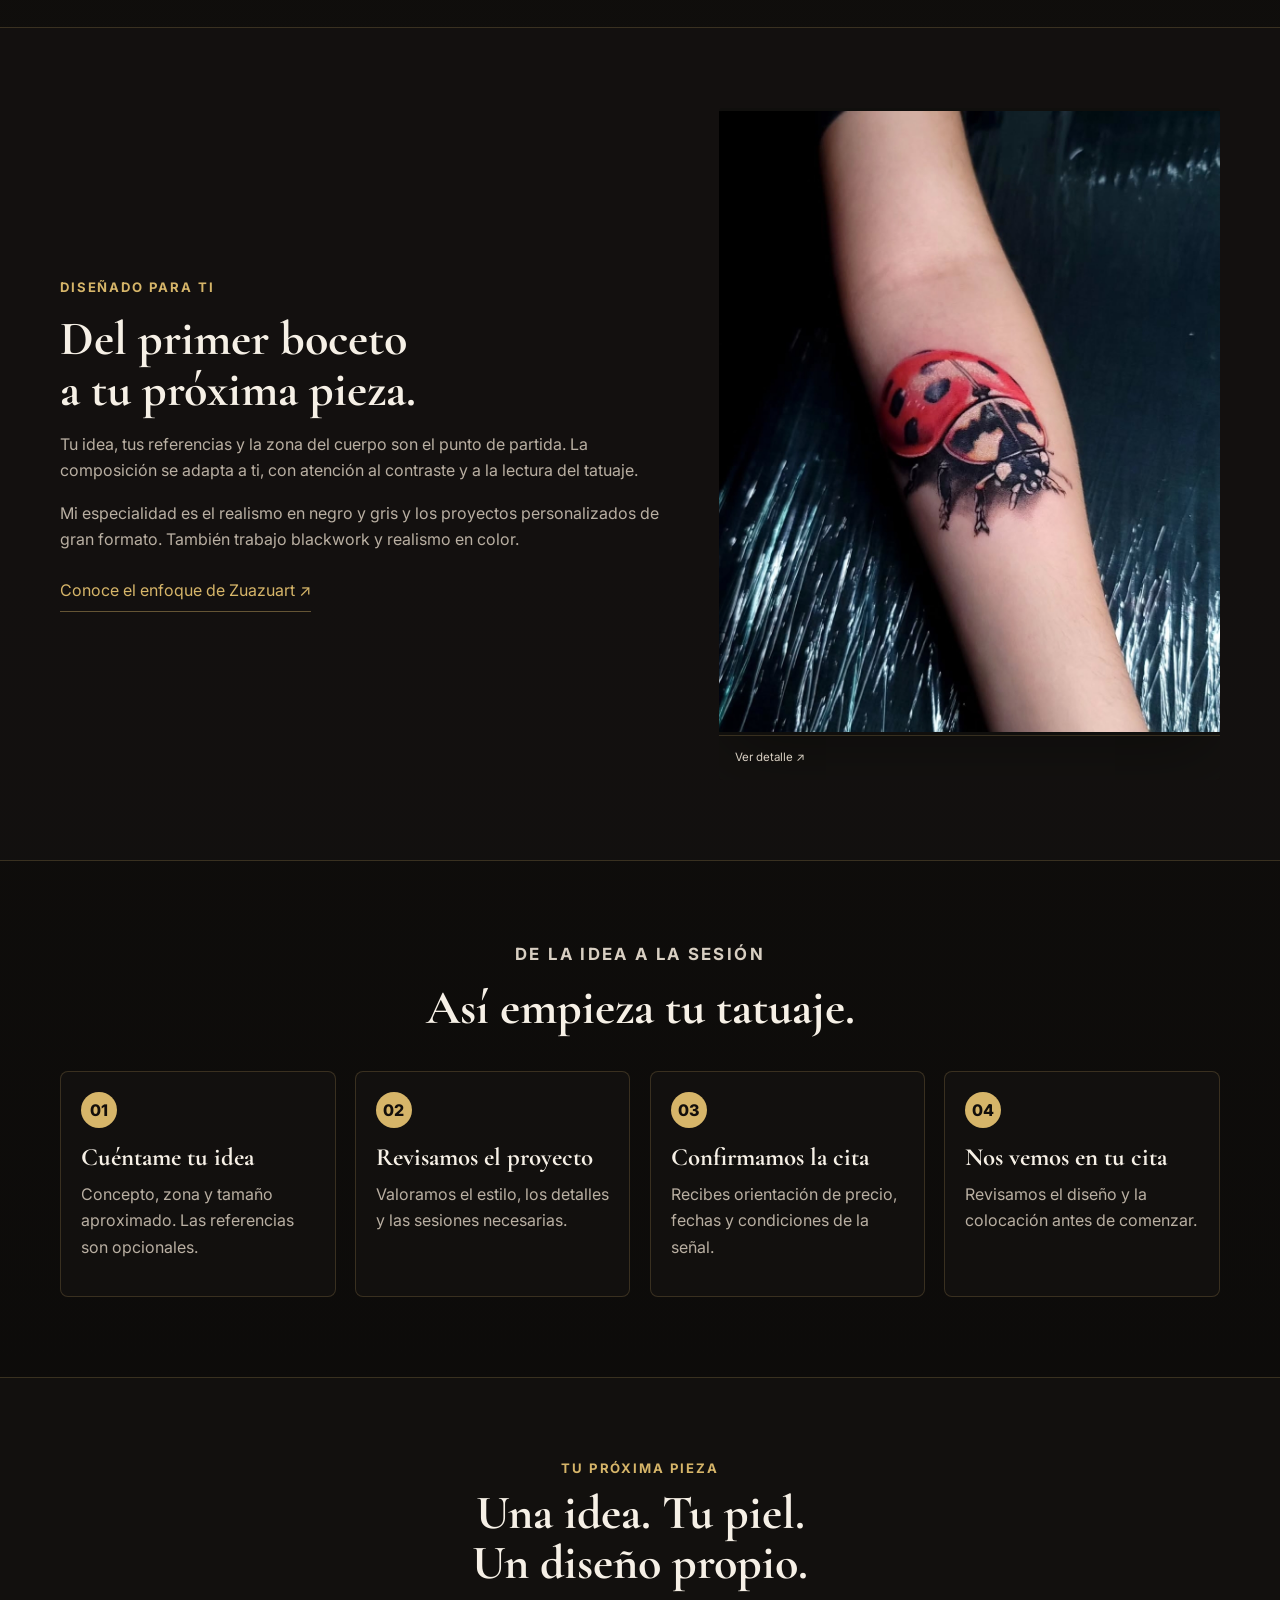
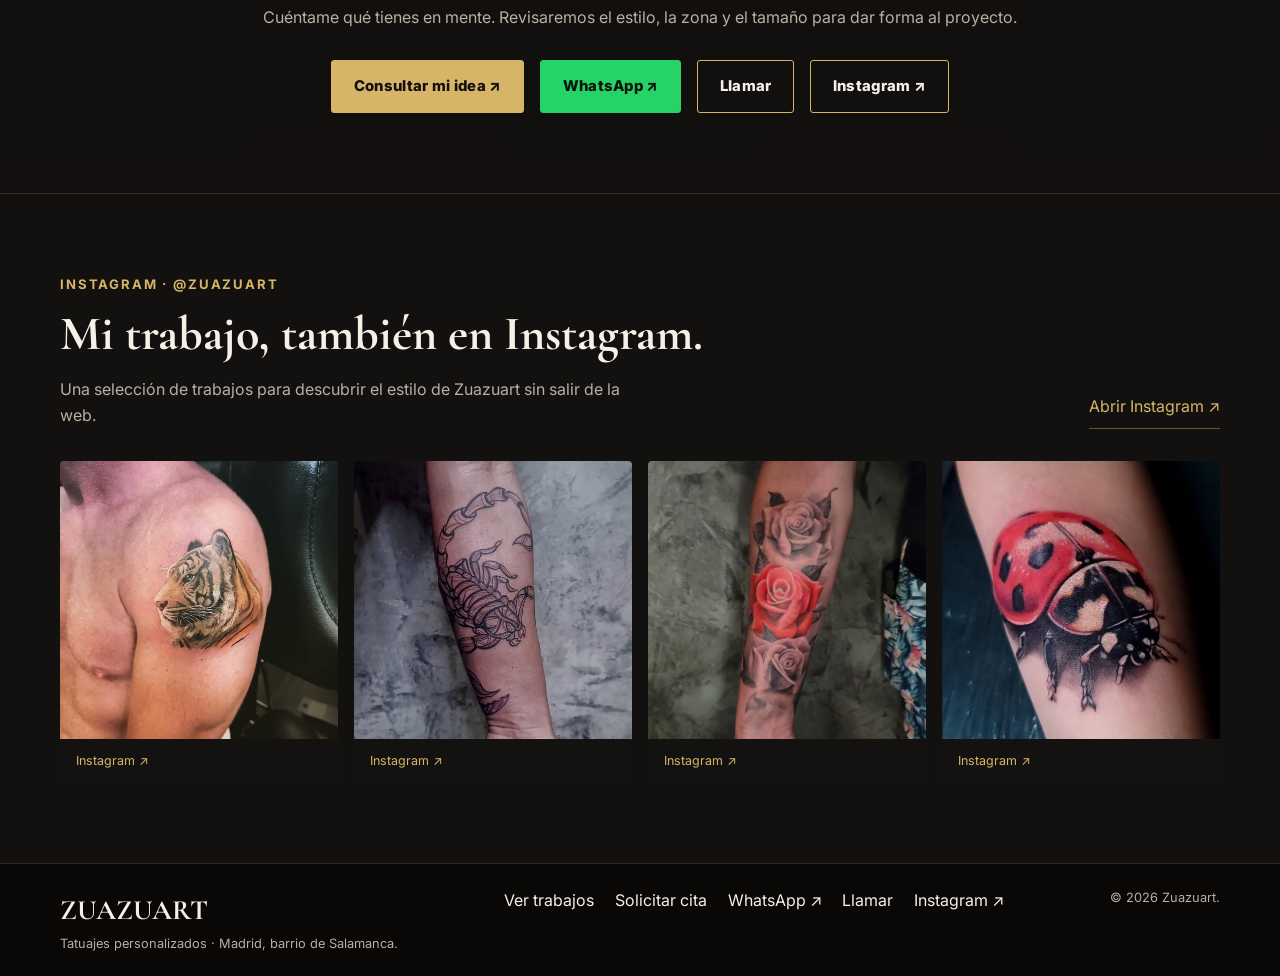
==== commit 9f53c91b: "Update artist positioning, localization and session rates" ====
--- a/index.html
+++ b/index.html
@@ -1,8 +1,8 @@
 <!DOCTYPE html>
 <html lang="es"><head><meta charset="UTF-8"><meta name="viewport" content="width=device-width, initial-scale=1">
-<title>Zuazuart | Tatuajes en Madrid · Blackwork y realismo</title><meta name="description" content="Estudio Zuazuart en Madrid, barrio de Salamanca. Explora tatuajes de blackwork y realismo y consulta tu proyecto personalizado."><link rel="canonical" href="https://www.zuazuart.com/">
+<title>Zuazuart | Realismo en negro y gris en Madrid</title><meta name="description" content="Tatuador en Madrid especializado en realismo en negro y gris y proyectos personalizados de gran formato. Con cita previa en la zona de Salamanca."><link rel="canonical" href="https://www.zuazuart.com/">
 <link rel="alternate" hreflang="es" href="https://www.zuazuart.com/"><link rel="alternate" hreflang="en" href="https://www.zuazuart.com/en/index.html">
-<meta property="og:title" content="Zuazuart | Tatuajes en Madrid · Blackwork y realismo"><meta property="og:description" content="Estudio Zuazuart en Madrid, barrio de Salamanca. Explora tatuajes de blackwork y realismo y consulta tu proyecto personalizado."><meta property="og:type" content="website"><meta property="og:url" content="https://www.zuazuart.com/"><meta property="og:image" content="https://www.zuazuart.com/images/hero.jpg">
+<meta property="og:title" content="Zuazuart | Realismo en negro y gris en Madrid"><meta property="og:description" content="Tatuador en Madrid especializado en realismo en negro y gris y proyectos personalizados de gran formato. Con cita previa en la zona de Salamanca."><meta property="og:type" content="website"><meta property="og:url" content="https://www.zuazuart.com/"><meta property="og:image" content="https://www.zuazuart.com/images/hero.jpg">
 <link rel="icon" href="logopng.ico"><link rel="stylesheet" href="style.css"></head><body>
 <a class="skip-link" href="#main">Saltar al contenido</a><header class="site-header"><div class="container nav-container"><a class="logo" href="index.html">ZUAZUART<span class="brand-caption">TATTOO · MADRID</span></a><button class="hamburger" id="hamburger" type="button" aria-label="Abrir menú" aria-controls="nav-menu" aria-expanded="false"><span></span><span></span><span></span></button><nav id="nav-menu" aria-label="Navegación principal"><a href="index.html" aria-current="page">Inicio</a><a href="portfolio.html">Trabajos</a><a href="about.html">El artista</a><a href="booking.html" class="nav-booking">Solicitar cita</a><a href="contact.html">Contacto</a><a href="en/index.html" lang="en" aria-label="View in English">EN</a></nav></div></header>
-<main id="main" tabindex="-1"><section class="hero hero--home"><div class="container hero-content"><p class="eyebrow">Madrid · Barrio de Salamanca</p><h1>Blackwork.<br>Realismo.<br><em>Tu historia en la piel.</em></h1><p>Tatuajes personalizados con contraste, detalle y una composición pensada para ti. Atención con cita previa.</p><div class="hero-actions"><a class="btn" href="booking.html">Consultar mi idea ↗</a><a class="btn btn--ghost" href="portfolio.html">Explorar trabajos</a></div></div></section><div class="style-strip"><span>BLACKWORK</span><span>REALISMO BLACK &amp; GREY</span><span>REALISMO EN COLOR</span></div><section><div class="container"><div class="section-heading-row"><div><p class="eyebrow">El trabajo habla</p><h2>Piezas con carácter.</h2></div><a class="text-link" href="portfolio.html">Todo el portfolio ↗</a></div><div class="gallery-grid"><button class="gallery-item" type="button" aria-label="Ampliar: Tatuaje de rosas por Zuazuart"><img src="images/rosescolorbandg.jpg" alt="Tatuaje de rosas por Zuazuart" loading="lazy" decoding="async"><span>Ver detalle ↗</span></button><button class="gallery-item" type="button" aria-label="Ampliar: Tatuaje de tigre en color por Zuazuart"><img src="images/tigercolortattoo.jpg" alt="Tatuaje de tigre en color por Zuazuart" loading="lazy" decoding="async"><span>Ver detalle ↗</span></button><button class="gallery-item" type="button" aria-label="Ampliar: Tatuaje de escorpión por Zuazuart"><img src="images/scorpiontattoo.jpg" alt="Tatuaje de escorpión por Zuazuart" loading="lazy" decoding="async"><span>Ver detalle ↗</span></button></div></div></section><section class="section--muted"><div class="container intro-grid"><div class="intro-copy"><p class="eyebrow">Diseñado para ti</p><h2>Del primer boceto<br>a tu próxima pieza.</h2><p>Tu idea, tus referencias y la zona del cuerpo son el punto de partida. La composición se adapta a ti, con atención al contraste y a la lectura del tatuaje.</p><p>Blackwork, realismo en negro y gris, realismo en color y proyectos de gran formato.</p><a class="text-link" href="about.html">Conoce el enfoque de Zuazuart ↗</a></div><div class="feature-image"><button class="gallery-item" type="button" aria-label="Ampliar: Tatuaje de mariquita en color por Zuazuart"><img src="images/ladybugcolortattoowide.jpg" alt="Tatuaje de mariquita en color por Zuazuart" loading="lazy" decoding="async"><span>Ver detalle ↗</span></button></div></div></section><section><div class="container"><div class="section-header"><p class="eyebrow">De la idea a la sesión</p><h2>Así empieza tu tatuaje.</h2></div><div class="process-grid"><article class="process-step"><span>01</span><h3>Cuéntame tu idea</h3><p>Concepto, zona y tamaño aproximado. Las referencias son opcionales.</p></article><article class="process-step"><span>02</span><h3>Revisamos el proyecto</h3><p>Valoramos el estilo, los detalles y las sesiones necesarias.</p></article><article class="process-step"><span>03</span><h3>Confirmamos la cita</h3><p>Recibes orientación de precio, fechas y condiciones de la señal.</p></article><article class="process-step"><span>04</span><h3>Nos vemos en el estudio</h3><p>Revisamos el diseño y la colocación antes de comenzar.</p></article></div></div></section><section class="section--muted contact-info-section"><div class="container narrow"><p class="eyebrow">Tu próxima pieza</p><h2>Una idea. Tu piel.<br>Un diseño propio.</h2><p>Cuéntame qué tienes en mente. Revisaremos el estilo, la zona y el tamaño para dar forma al proyecto.</p><div class="actions actions--contact"><a href="booking.html" class="btn">Consultar mi idea ↗</a><a href="https://wa.me/34641722448?text=Hola%20Zuazuart%2C%20quiero%20consultar%20una%20idea%20de%20tatuaje." target="_blank" rel="noopener" class="btn btn--whatsapp">WhatsApp ↗</a><a href="tel:+34641722448" class="btn btn--ghost">Llamar</a><a href="https://www.instagram.com/zuazuart/" target="_blank" rel="noopener" class="btn btn--ghost">Instagram ↗</a></div></div></section><section class="instagram-section"><div class="container"><div class="section-heading-row"><div><p class="eyebrow">Instagram · @zuazuart</p><h2>El estudio, también en Instagram.</h2><p>Una selección de trabajos para descubrir el estilo de Zuazuart sin salir de la web.</p></div><a href="https://www.instagram.com/zuazuart/" target="_blank" rel="noopener" class="text-link">Abrir Instagram ↗</a></div><div class="instagram-grid"><a class="instagram-card" href="https://www.instagram.com/zuazuart/" target="_blank" rel="noopener"><img src="images/tigercolortattoo.jpg" alt="Tatuaje de tigre en color por Zuazuart" loading="lazy"><span>Instagram ↗</span></a><a class="instagram-card" href="https://www.instagram.com/zuazuart/" target="_blank" rel="noopener"><img src="images/scorpiontattoo.jpg" alt="Tatuaje de escorpión por Zuazuart" loading="lazy"><span>Instagram ↗</span></a><a class="instagram-card" href="https://www.instagram.com/zuazuart/" target="_blank" rel="noopener"><img src="images/rosescolorbandg.jpg" alt="Tatuaje de rosas por Zuazuart" loading="lazy"><span>Instagram ↗</span></a><a class="instagram-card" href="https://www.instagram.com/zuazuart/" target="_blank" rel="noopener"><img src="images/Ladybugcolortattoo.jpg" alt="Tatuaje de mariquita en color por Zuazuart" loading="lazy"><span>Instagram ↗</span></a></div></div></section></main><div class="contact-floats" aria-label="Contacto rápido"><a class="call-float" href="tel:+34641722448" aria-label="Llamar a Zuazuart"><span aria-hidden="true">☎</span> Llamar</a><a class="whatsapp-float" href="https://wa.me/34641722448?text=Hola%20Zuazuart%2C%20quiero%20consultar%20una%20idea%20de%20tatuaje." target="_blank" rel="noopener" aria-label="Escribir a Zuazuart por WhatsApp"><span aria-hidden="true">◔</span> WhatsApp</a></div><footer class="site-footer"><div class="container footer-container"><div><a href="index.html" class="logo">ZUAZUART</a><p>Tatuajes personalizados · Madrid, barrio de Salamanca.</p></div><div class="footer-links"><a href="portfolio.html">Ver trabajos</a><a href="booking.html">Solicitar cita</a><a href="https://wa.me/34641722448?text=Hola%20Zuazuart%2C%20quiero%20consultar%20una%20idea%20de%20tatuaje." target="_blank" rel="noopener">WhatsApp ↗</a><a href="tel:+34641722448">Llamar</a><a href="https://www.instagram.com/zuazuart/" target="_blank" rel="noopener">Instagram ↗</a></div><p>© <span data-year>2026</span> Zuazuart.</p></div></footer><script src="script.js" defer></script></body></html>+<main id="main" tabindex="-1"><section class="hero hero--home"><div class="container hero-content"><p class="eyebrow">Madrid · Barrio de Salamanca</p><h1>Realismo.<br>Negro y gris.<br><em>Tu historia en la piel.</em></h1><p>Tatuador en Madrid especializado en realismo en negro y gris y proyectos personalizados de gran formato. Con cita previa en la zona de Salamanca.</p><div class="hero-actions"><a class="btn" href="booking.html">Consultar mi idea ↗</a><a class="btn btn--ghost" href="portfolio.html">Explorar trabajos</a></div></div></section><div class="style-strip"><span>REALISMO BLACK &amp; GREY</span><span>BLACKWORK</span><span>REALISMO EN COLOR</span></div><section><div class="container"><div class="section-heading-row"><div><p class="eyebrow">El trabajo habla</p><h2>Piezas con carácter.</h2></div><a class="text-link" href="portfolio.html">Todo el portfolio ↗</a></div><div class="gallery-grid"><button class="gallery-item" type="button" aria-label="Ampliar: Tatuaje de rosas por Zuazuart"><img src="images/rosescolorbandg.jpg" alt="Tatuaje de rosas por Zuazuart" loading="lazy" decoding="async"><span>Ver detalle ↗</span></button><button class="gallery-item" type="button" aria-label="Ampliar: Tatuaje de tigre en color por Zuazuart"><img src="images/tigercolortattoo.jpg" alt="Tatuaje de tigre en color por Zuazuart" loading="lazy" decoding="async"><span>Ver detalle ↗</span></button><button class="gallery-item" type="button" aria-label="Ampliar: Tatuaje de escorpión por Zuazuart"><img src="images/scorpiontattoo.jpg" alt="Tatuaje de escorpión por Zuazuart" loading="lazy" decoding="async"><span>Ver detalle ↗</span></button></div></div></section><section class="section--muted"><div class="container intro-grid"><div class="intro-copy"><p class="eyebrow">Diseñado para ti</p><h2>Del primer boceto<br>a tu próxima pieza.</h2><p>Tu idea, tus referencias y la zona del cuerpo son el punto de partida. La composición se adapta a ti, con atención al contraste y a la lectura del tatuaje.</p><p>Mi especialidad es el realismo en negro y gris y los proyectos personalizados de gran formato. También trabajo blackwork y realismo en color.</p><a class="text-link" href="about.html">Conoce el enfoque de Zuazuart ↗</a></div><div class="feature-image"><button class="gallery-item" type="button" aria-label="Ampliar: Tatuaje de mariquita en color por Zuazuart"><img src="images/ladybugcolortattoowide.jpg" alt="Tatuaje de mariquita en color por Zuazuart" loading="lazy" decoding="async"><span>Ver detalle ↗</span></button></div></div></section><section><div class="container"><div class="section-header"><p class="eyebrow">De la idea a la sesión</p><h2>Así empieza tu tatuaje.</h2></div><div class="process-grid"><article class="process-step"><span>01</span><h3>Cuéntame tu idea</h3><p>Concepto, zona y tamaño aproximado. Las referencias son opcionales.</p></article><article class="process-step"><span>02</span><h3>Revisamos el proyecto</h3><p>Valoramos el estilo, los detalles y las sesiones necesarias.</p></article><article class="process-step"><span>03</span><h3>Confirmamos la cita</h3><p>Recibes orientación de precio, fechas y condiciones de la señal.</p></article><article class="process-step"><span>04</span><h3>Nos vemos en tu cita</h3><p>Revisamos el diseño y la colocación antes de comenzar.</p></article></div></div></section><section class="section--muted contact-info-section"><div class="container narrow"><p class="eyebrow">Tu próxima pieza</p><h2>Una idea. Tu piel.<br>Un diseño propio.</h2><p>Cuéntame qué tienes en mente. Revisaremos el estilo, la zona y el tamaño para dar forma al proyecto.</p><div class="actions actions--contact"><a href="booking.html" class="btn">Consultar mi idea ↗</a><a href="https://wa.me/34641722448?text=Hola%20Zuazuart%2C%20quiero%20consultar%20una%20idea%20de%20tatuaje." target="_blank" rel="noopener" class="btn btn--whatsapp">WhatsApp ↗</a><a href="tel:+34641722448" class="btn btn--ghost">Llamar</a><a href="https://www.instagram.com/zuazuart/" target="_blank" rel="noopener" class="btn btn--ghost">Instagram ↗</a></div></div></section><section class="instagram-section"><div class="container"><div class="section-heading-row"><div><p class="eyebrow">Instagram · @zuazuart</p><h2>Mi trabajo, también en Instagram.</h2><p>Una selección de trabajos para descubrir el estilo de Zuazuart sin salir de la web.</p></div><a href="https://www.instagram.com/zuazuart/" target="_blank" rel="noopener" class="text-link">Abrir Instagram ↗</a></div><div class="instagram-grid"><a class="instagram-card" href="https://www.instagram.com/zuazuart/" target="_blank" rel="noopener"><img src="images/tigercolortattoo.jpg" alt="Tatuaje de tigre en color por Zuazuart" loading="lazy"><span>Instagram ↗</span></a><a class="instagram-card" href="https://www.instagram.com/zuazuart/" target="_blank" rel="noopener"><img src="images/scorpiontattoo.jpg" alt="Tatuaje de escorpión por Zuazuart" loading="lazy"><span>Instagram ↗</span></a><a class="instagram-card" href="https://www.instagram.com/zuazuart/" target="_blank" rel="noopener"><img src="images/rosescolorbandg.jpg" alt="Tatuaje de rosas por Zuazuart" loading="lazy"><span>Instagram ↗</span></a><a class="instagram-card" href="https://www.instagram.com/zuazuart/" target="_blank" rel="noopener"><img src="images/Ladybugcolortattoo.jpg" alt="Tatuaje de mariquita en color por Zuazuart" loading="lazy"><span>Instagram ↗</span></a></div></div></section></main><div class="contact-floats" aria-label="Contacto rápido"><a class="call-float" href="tel:+34641722448" aria-label="Llamar a Zuazuart"><span aria-hidden="true">☎</span> Llamar</a><a class="whatsapp-float" href="https://wa.me/34641722448?text=Hola%20Zuazuart%2C%20quiero%20consultar%20una%20idea%20de%20tatuaje." target="_blank" rel="noopener" aria-label="Escribir a Zuazuart por WhatsApp"><span aria-hidden="true">◔</span> WhatsApp</a></div><footer class="site-footer"><div class="container footer-container"><div><a href="index.html" class="logo">ZUAZUART</a><p>Tatuajes personalizados · Madrid, barrio de Salamanca.</p></div><div class="footer-links"><a href="portfolio.html">Ver trabajos</a><a href="booking.html">Solicitar cita</a><a href="https://wa.me/34641722448?text=Hola%20Zuazuart%2C%20quiero%20consultar%20una%20idea%20de%20tatuaje." target="_blank" rel="noopener">WhatsApp ↗</a><a href="tel:+34641722448">Llamar</a><a href="https://www.instagram.com/zuazuart/" target="_blank" rel="noopener">Instagram ↗</a></div><p>© <span data-year>2026</span> Zuazuart.</p></div></footer><script src="script.js" defer></script></body></html>
--- a/style.css
+++ b/style.css
@@ -993,4 +993,6 @@
 @media(max-width:640px){.whatsapp-float{right:1rem;bottom:1rem;min-height:48px;padding:.65rem .9rem}.actions--contact .btn{width:100%}}
 @media(prefers-reduced-motion:reduce){html{scroll-behavior:auto}*,*::before,*::after{transition:none!important;animation:none!important}}
 
-.contact-floats{position:fixed;z-index:1001;right:1.25rem;bottom:1.25rem;display:grid;gap:.65rem}.whatsapp-float,.call-float{display:flex;align-items:center;gap:.5rem;min-height:52px;padding:.75rem 1rem;border-radius:999px;box-shadow:0 12px 30px rgba(0,0,0,.38);font-weight:800}.call-float{background:var(--accent);border:1px solid var(--accent);color:var(--bg);justify-content:center}.call-float:hover,.call-float:focus-visible{background:#f4c58a;color:var(--bg)}.instagram-section{padding-block:5rem;background:#13110f}.instagram-section .section-heading-row p:last-child{max-width:580px;margin-bottom:0}.instagram-grid{display:grid;grid-template-columns:repeat(4,minmax(0,1fr));gap:1rem;margin-top:2rem}.instagram-card{display:block;background:var(--surface);color:var(--text);overflow:hidden;border-radius:4px}.instagram-card img{width:100%;aspect-ratio:1;object-fit:cover;display:block;transition:transform .25s ease}.instagram-card span{display:block;padding:.75rem 1rem;color:var(--accent);font-size:.78rem}.instagram-card:hover img{transform:scale(1.04)}@media(max-width:640px){.contact-floats{right:1rem;bottom:1rem;gap:.5rem}.whatsapp-float,.call-float{min-height:48px;padding:.65rem .9rem}.instagram-grid{grid-template-columns:repeat(2,minmax(0,1fr));gap:.7rem}}
+.contact-floats{position:fixed;z-index:1001;right:1.25rem;bottom:1.25rem;display:flex;gap:.6rem;align-items:center}.contact-floats .whatsapp-float{position:static;right:auto;bottom:auto}.contact-floats .whatsapp-float{position:static;right:auto;bottom:auto}.contact-floats .whatsapp-float{position:static;right:auto;bottom:auto}.contact-floats .whatsapp-float{position:static;right:auto;bottom:auto}.contact-floats .whatsapp-float{position:static;right:auto;bottom:auto}.contact-floats .whatsapp-float{position:static;right:auto;bottom:auto}.contact-floats .whatsapp-float{position:static;right:auto;bottom:auto}.contact-floats .whatsapp-float{position:static;right:auto;bottom:auto}.whatsapp-float,.call-float{display:flex;align-items:center;gap:.5rem;min-height:52px;padding:.75rem 1rem;border-radius:999px;box-shadow:0 12px 30px rgba(0,0,0,.38);font-weight:800}.call-float{background:var(--accent);border:1px solid var(--accent);color:var(--bg);justify-content:center}.call-float:hover,.call-float:focus-visible{background:#f4c58a;color:var(--bg)}.instagram-section{padding-block:5rem;background:#13110f}.instagram-section .section-heading-row p:last-child{max-width:580px;margin-bottom:0}.instagram-grid{display:grid;grid-template-columns:repeat(4,minmax(0,1fr));gap:1rem;margin-top:2rem}.instagram-card{display:block;background:var(--surface);color:var(--text);overflow:hidden;border-radius:4px}.instagram-card img{width:100%;aspect-ratio:1;object-fit:cover;display:block;transition:transform .25s ease}.instagram-card span{display:block;padding:.75rem 1rem;color:var(--accent);font-size:.78rem}.instagram-card:hover img{transform:scale(1.04)}@media(max-width:640px){.contact-floats{right:1rem;bottom:1rem;gap:.45rem}.whatsapp-float,.call-float{min-height:48px;padding:.65rem .9rem}.instagram-grid{grid-template-columns:repeat(2,minmax(0,1fr));gap:.7rem}}
+
+.instagram-reels{padding-block:5rem;background:var(--bg)}.instagram-embed-grid{display:grid;grid-template-columns:repeat(3,minmax(0,1fr));gap:1rem}.instagram-embed{overflow:hidden;border:1px solid var(--line);border-radius:4px;background:var(--surface)}.instagram-embed iframe{display:block;width:100%;aspect-ratio:9/16;border:0;background:#000}.instagram-embed a{display:block;padding:.8rem 1rem;color:var(--accent);font-size:.82rem;font-weight:700}@media(max-width:800px){.instagram-embed-grid{grid-template-columns:repeat(2,minmax(0,1fr))}}@media(max-width:560px){.instagram-embed-grid{grid-template-columns:1fr}.instagram-embed{max-width:420px}}
